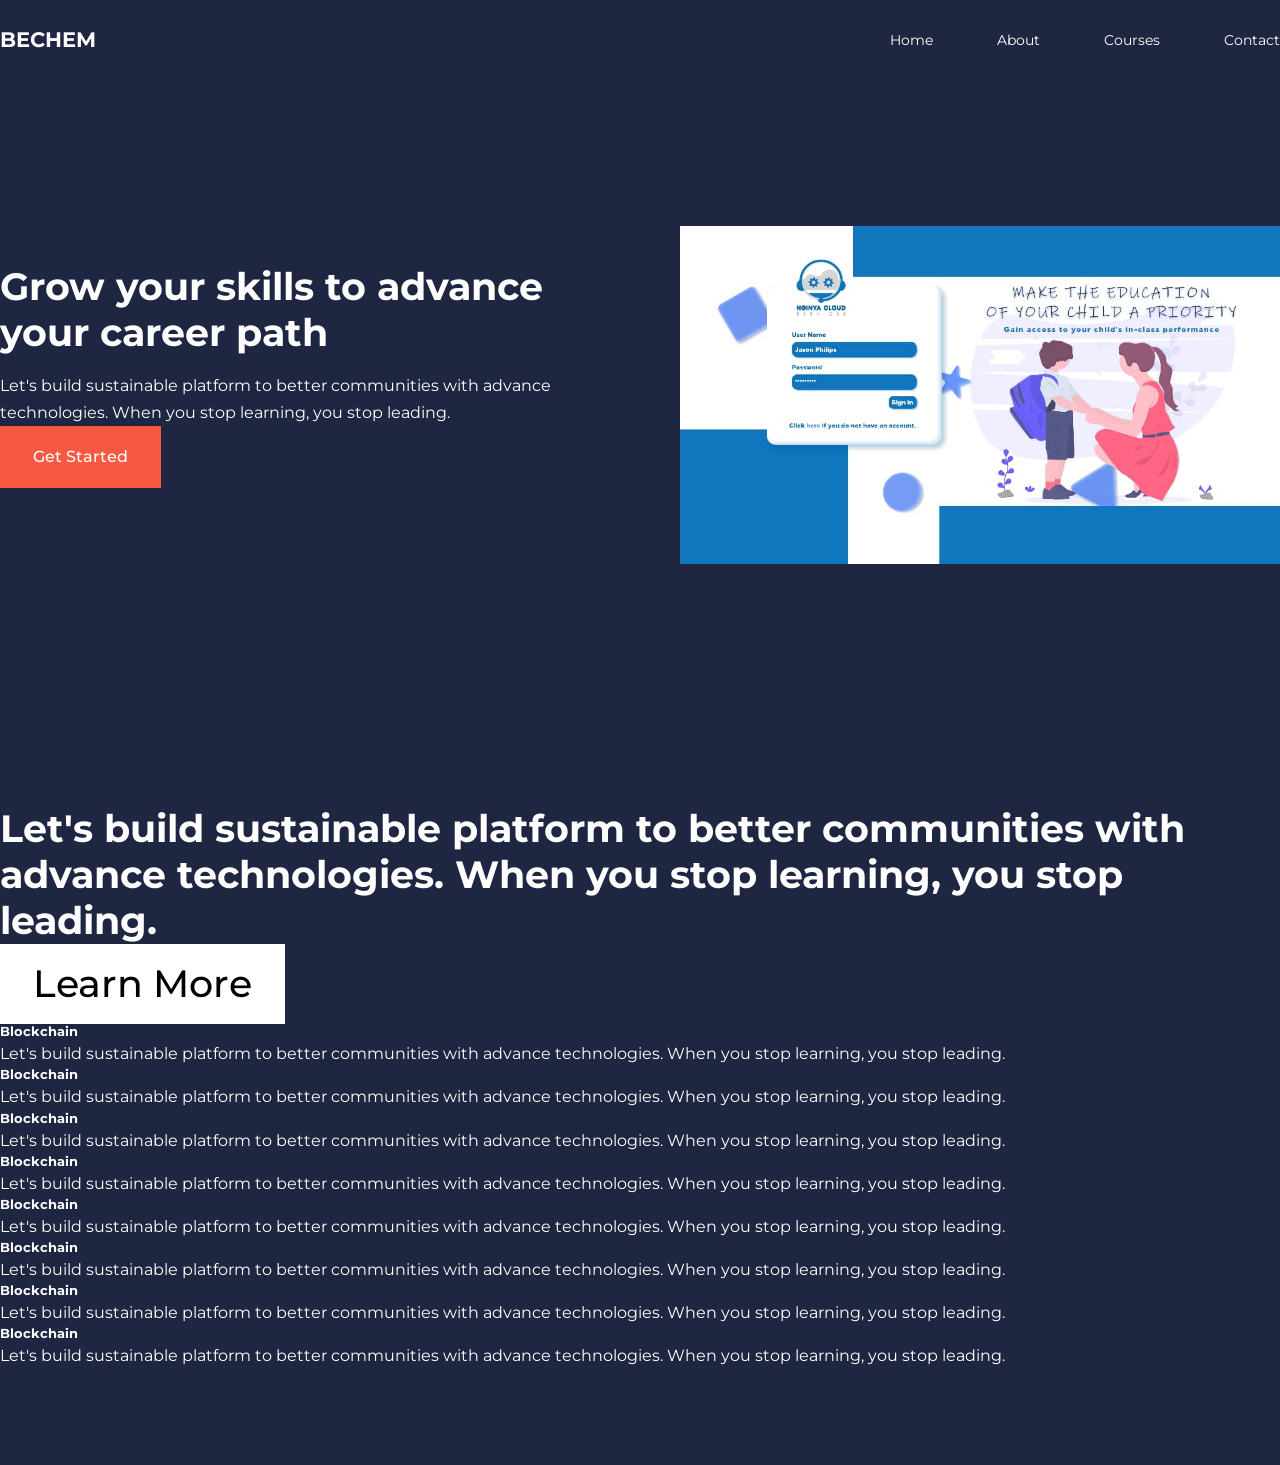
==== E-Learners/index.html @ 92517355 "navbar complated" ====
<!DOCTYPE html>
<html lang="en">

<head>
    <meta charset="UTF-8" />
    <meta http-equiv="X-UA-Compatible" content="IE=edge" />
    <meta name="viewport" content="width=device-width, initial-scale=1.0" />
    <title>E-LEARNING SYSTEM</title>
    <link rel="stylesheet" href="./css/style.css" />
    <!-- ICONSCOUT CDN -->
    <link rel="stylesheet" href="https://unicons.iconscout.com/release/v2.1.6/css/unicons.css" />

    <!-- GOOGLE FONT (MONTSERR) -->
    <link rel="preconnect" href="https://fonts.googleapis.com" />
    <link rel="preconnect" href="https://fonts.gstatic.com" crossorigin />
    <link href="https://fonts.googleapis.com/css2?family=Montserrat:ital,wght@0,300;0,400;0,500;0,600;0,700;0,800;0,900;1,700;1,800;1,900&family=Mulish:wght@400;500;600;700;800&family=Nunito:ital,wght@0,200;0,300;0,400;0,500;0,600;0,700;0,800;1,200;1,300;1,600;1,800;1,900&display=swap"
        rel="stylesheet" />
</head>

<body>
    <nav>
        <div class="container nav__container">
            <a href="index.html">
                <h4>BECHEM</h4>
            </a>
            <ul class="nav__menu">
                <li><a href="index.html">Home</a></li>
                <li><a href="about.html">About</a></li>
                <li><a href="courses.html">Courses</a></li>
                <li><a href="contact.html">Contact</a></li>
            </ul>
            <button id="open-menu-btn"><i class="uil uil-bars"></i></button>
            <button id="close-menu-btn"><i class="uil uil-multiply"></i></button>
        </div>
    </nav>
    <!-- ================ END OF NAVBAR ========================== -->

    <header>
        <div class="container header__container">
            <div class="header__left">
                <h1>Grow your skills to advance your career path</h1>
                <p>
                    Let's build sustainable platform to better communities with advance technologies. When you stop learning, you stop leading.
                    <a href="courses.html" class="btn btn-primary">Get Started</a>
                </p>
            </div>
            <div class="header__right">
                <div class="header__right-image">
                    <img src="./images/home.jpg" alt="" />
                </div>
            </div>
        </div>
    </header>
    <!-- ================= END OF HEADER =================== -->

    <section class="categories">
        <div class="container categories__container">
            <div class="categories__left">
                <h1>
                    <p>
                        Let's build sustainable platform to better communities with advance technologies. When you stop learning, you stop leading.
                    </p>
                    <a href="#" class="btn">Learn More</a>
                </h1>
            </div>

            <div class="categories__right">
                <article class="category">
                    <span class="category__icon"><i class="uil uil-bitcoin-circle"></i
            ></span>
                    <h5>Blockchain</h5>
                    <p>
                        Let's build sustainable platform to better communities with advance technologies. When you stop learning, you stop leading.
                    </p>
                </article>
                <article class="category">
                    <span class="category__icon"><i class="uil uil-bitcoin-palette"></i
            ></span>
                    <h5>Blockchain</h5>
                    <p>
                        Let's build sustainable platform to better communities with advance technologies. When you stop learning, you stop leading.
                    </p>
                </article>
                <article class="category">
                    <span class="category__icon"><i class="uil uil-bitcoin-circle"></i
            ></span>
                    <h5>Blockchain</h5>
                    <p>
                        Let's build sustainable platform to better communities with advance technologies. When you stop learning, you stop leading.
                    </p>
                </article>
                <article class="category">
                    <span class="category__icon"><i class="uil uil-bitcoin-circle"></i
            ></span>
                    <h5>Blockchain</h5>
                    <p>
                        Let's build sustainable platform to better communities with advance technologies. When you stop learning, you stop leading.
                    </p>
                </article>
                <article class="category">
                    <span class="category__icon"><i class="uil uil-bitcoin-circle"></i
            ></span>
                    <h5>Blockchain</h5>
                    <p>
                        Let's build sustainable platform to better communities with advance technologies. When you stop learning, you stop leading.
                    </p>
                </article>
                <article class="category">
                    <span class="category__icon"><i class="uil uil-megaphone"></i
            ></span>
                    <h5>Blockchain</h5>
                    <p>
                        Let's build sustainable platform to better communities with advance technologies. When you stop learning, you stop leading.
                    </p>
                </article>
                <article class="category">
                    <span class="category__icon"><i class="uil uil-music"></i></span>
                    <h5>Blockchain</h5>
                    <p>
                        Let's build sustainable platform to better communities with advance technologies. When you stop learning, you stop leading.
                    </p>
                </article>
                <article class="category">
                    <span class="category__icon"><i class="uil uil-puzzle-piece"></i
            ></span>
                    <h5>Blockchain</h5>
                    <p>
                        Let's build sustainable platform to better communities with advance technologies. When you stop learning, you stop leading.
                    </p>
                </article>
            </div>
        </div>
    </section>
</body>

</html>
---- E-Learners/css/style.css ----
* {
    margin: 0;
    padding: 0;
    border: 0;
    outline: 0;
    text-decoration: none;
    list-style: none;
    box-sizing: border-box;
}

:root {
    --color-primary: #6c63ff;
    --color-success: #00bf8e;
    --color-warning: #f7c94b;
    --color-danger: #f75842;
    --color-danger-variant: rgba(247, 88, 66, 0.4);
    --color-white: #fff;
    --color-black: #000;
    --color-bg: #1f2641;
    --color-bg1: #2e3267;
    --color-bg2: #424890;
    --container-width-1g: 80%;
    --container-width-md: 90%;
    --container-width-sm: 76%;
    --transition: all 400ms ease;
}

body {
    font-family: "Montserrat", sans-serif;
    line-height: 1.7;
    color: var(--color-white);
    background: var(--color-bg);
}

.container {
    width: var(--container-width-lg);
    margin: 0 auto;
}

section {
    padding: 6rem 0;
}

section h2 {
    text-align: center;
    margin-bottom: 4rem;
}

h1,
h2,
h3,
h4,
h5 {
    line-height: 1.2;
}

h1 {
    font-size: 2.4rem;
}

h2 {
    font-size: 2rem;
}

h3 {
    font-size: 1.6rem;
}

h4 {
    font-size: 1.3rem;
}

a {
    color: var(--color-white);
}

img {
    width: 100%;
    display: block;
    object-fit: cover;
}

.btn {
    display: inline-block;
    background: var(--color-white);
    color: var(--color-black);
    padding: 1rem 2rem;
    border: 1px solid transparent;
    font-weight: 500;
    transition: var(--transition);
}

.btn:hover {
    background: transparent;
    color: var(--color-white);
    border-color: var(--color-white);
}

.btn-primary {
    background: var(--color-danger);
    color: var(--color-white);
}


/* =====================NAVBAR =============== */

nav {
    background-color: transparent;
    width: 100%;
    height: 5rem;
    position: fixed;
    top: 0;
    z-index: 11;
}

.nav__container {
    height: 100%;
    display: flex;
    justify-content: space-between;
    align-items: center;
}

nav button {
    display: none;
}

.nav__menu {
    display: flex;
    align-items: center;
    gap: 4rem;
}

.nav__menu a {
    font-size: 0.9rem;
    transition: var(--transition);
}

.nav__menu a:hover {
    color: var(--color-bg2);
}


/*-- ================ HEADER ========================== */

header {
    position: relative;
    top: 5rem;
    overflow: hidden;
    height: 70vh;
    margin-bottom: 5rem;
}

.header__container {
    display: grid;
    grid-template-columns: 1fr 1fr;
    align-items: center;
    gap: 5rem;
    height: 100%;
}

.header__left p {
    margin: 1rem 0 2.4rem;
}
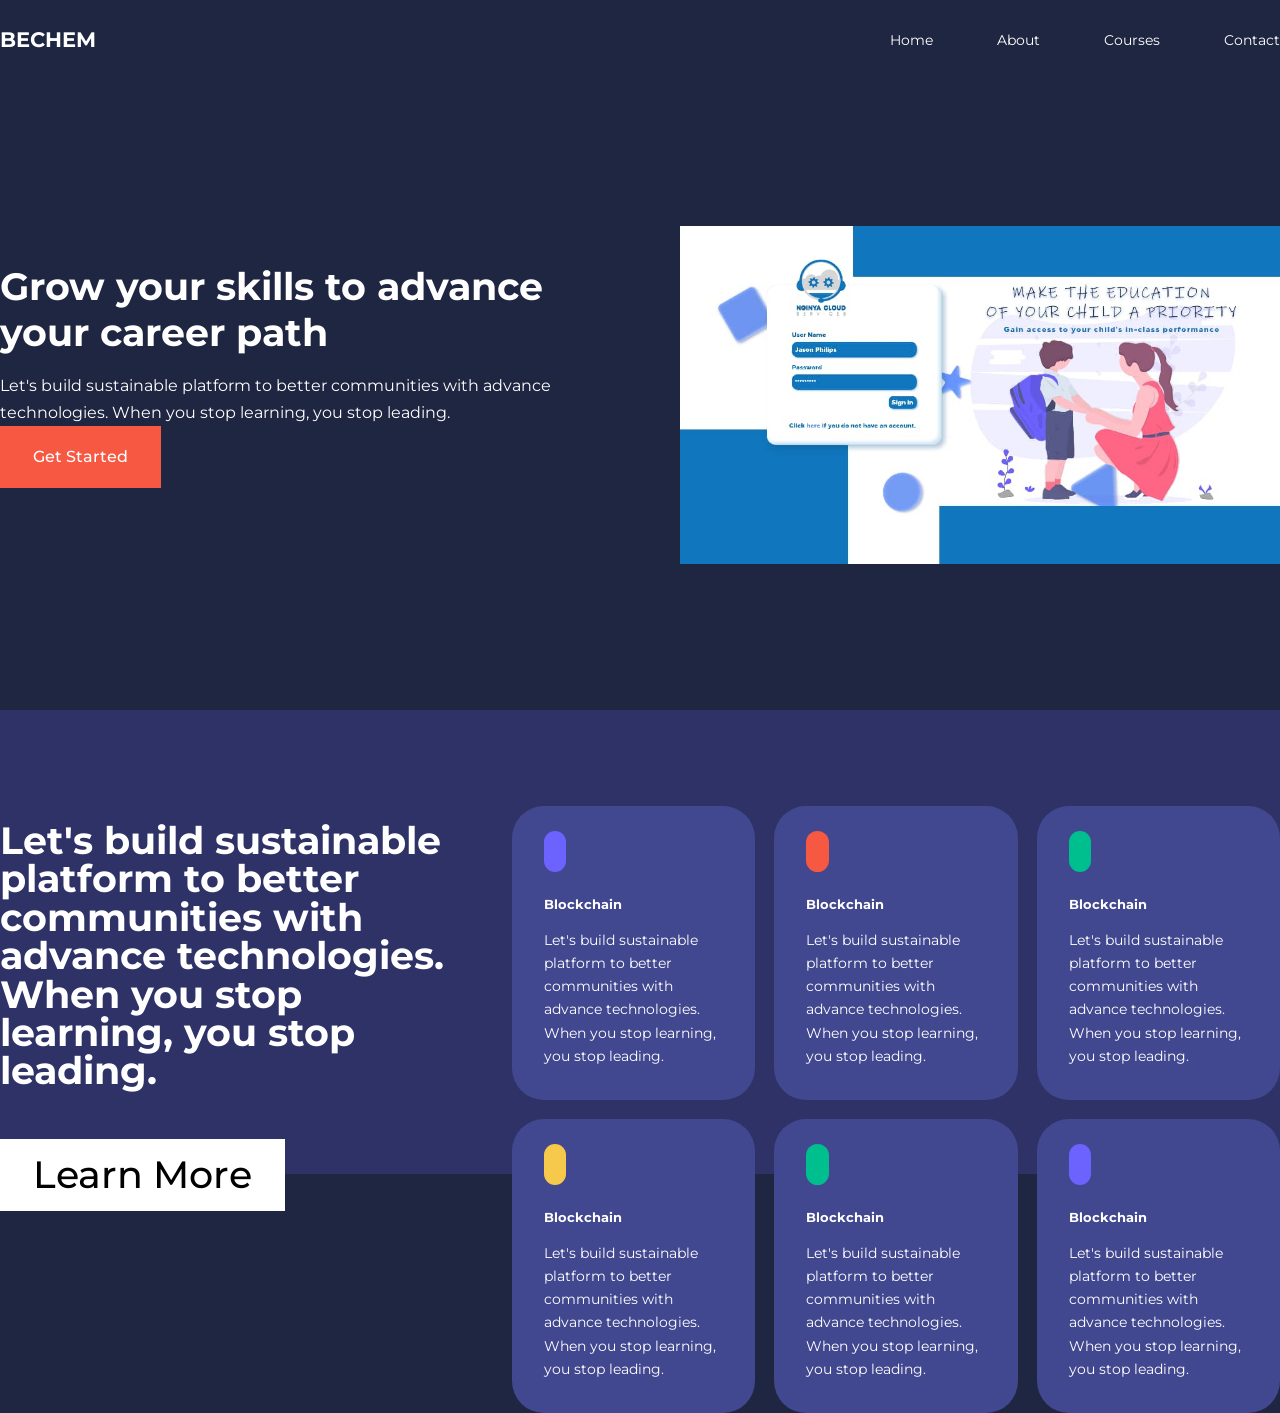
==== commit a31159ef: "adding javascript dynamics in home page" ====
--- a/E-Learners/index.html
+++ b/E-Learners/index.html
@@ -73,22 +73,7 @@
                         Let's build sustainable platform to better communities with advance technologies. When you stop learning, you stop leading.
                     </p>
                 </article>
-                <article class="category">
-                    <span class="category__icon"><i class="uil uil-bitcoin-palette"></i
-            ></span>
-                    <h5>Blockchain</h5>
-                    <p>
-                        Let's build sustainable platform to better communities with advance technologies. When you stop learning, you stop leading.
-                    </p>
-                </article>
-                <article class="category">
-                    <span class="category__icon"><i class="uil uil-bitcoin-circle"></i
-            ></span>
-                    <h5>Blockchain</h5>
-                    <p>
-                        Let's build sustainable platform to better communities with advance technologies. When you stop learning, you stop leading.
-                    </p>
-                </article>
+
                 <article class="category">
                     <span class="category__icon"><i class="uil uil-bitcoin-circle"></i
             ></span>
@@ -131,6 +116,9 @@
             </div>
         </div>
     </section>
+    <!-- ================= END OF HEADER =================== -->
+
+    <script src="./main.js"></script>
 </body>
 
 </html>
--- a/E-Learners/css/style.css
+++ b/E-Learners/css/style.css
@@ -113,6 +113,14 @@
     z-index: 11;
 }
 
+
+/* change navbar style on scroll using javascript */
+
+.window-scroll {
+    background: var(--color-primary);
+    box-shadow: 0 1rem 2rem rgba(0, 0, 0, 0.2);
+}
+
 .nav__container {
     height: 100%;
     display: flex;
@@ -160,4 +168,79 @@
 
 .header__left p {
     margin: 1rem 0 2.4rem;
+}
+
+
+/*-- ================ CATEGORIES ========================== */
+
+.categories {
+    background: var(--color-bg1);
+    height: 29rem;
+}
+
+.categories h1 {
+    line-height: 1;
+    margin-bottom: 3rem;
+}
+
+.categories__container {
+    display: grid;
+    grid-template-columns: 40% 60%;
+    /* gap: 4rem; */
+}
+
+.categories__left {
+    margin-right: 4rem;
+}
+
+.categories__left p {
+    margin: 1rem 0 3rem;
+}
+
+.categories__right {
+    display: grid;
+    grid-template-columns: repeat(3, 1fr);
+    gap: 1.2rem;
+}
+
+.category {
+    background: var(--color-bg2);
+    padding: 2rem;
+    border-radius: 2rem;
+    transition: var(--transition);
+}
+
+.category:hover {
+    box-shadow: 0 3rem 3rem rgba(0, 0, 0, 0.3);
+    z-index: 1;
+}
+
+.category:nth-child(2) .category__icon {
+    background: var(--color-danger);
+}
+
+.category:nth-child(3) .category__icon {
+    background: var(--color-success);
+}
+
+.category:nth-child(4) .category__icon {
+    background: var(--color-warning);
+}
+
+.category:nth-child(5) .category__icon {
+    background: var(--color-success);
+}
+
+.category__icon {
+    background: var(--color-primary);
+    padding: 0.7rem;
+    border-radius: 0.9rem;
+}
+
+.category h5 {
+    margin: 2rem 0 1rem;
+}
+
+.category p {
+    font-size: 0.85rem;
 }
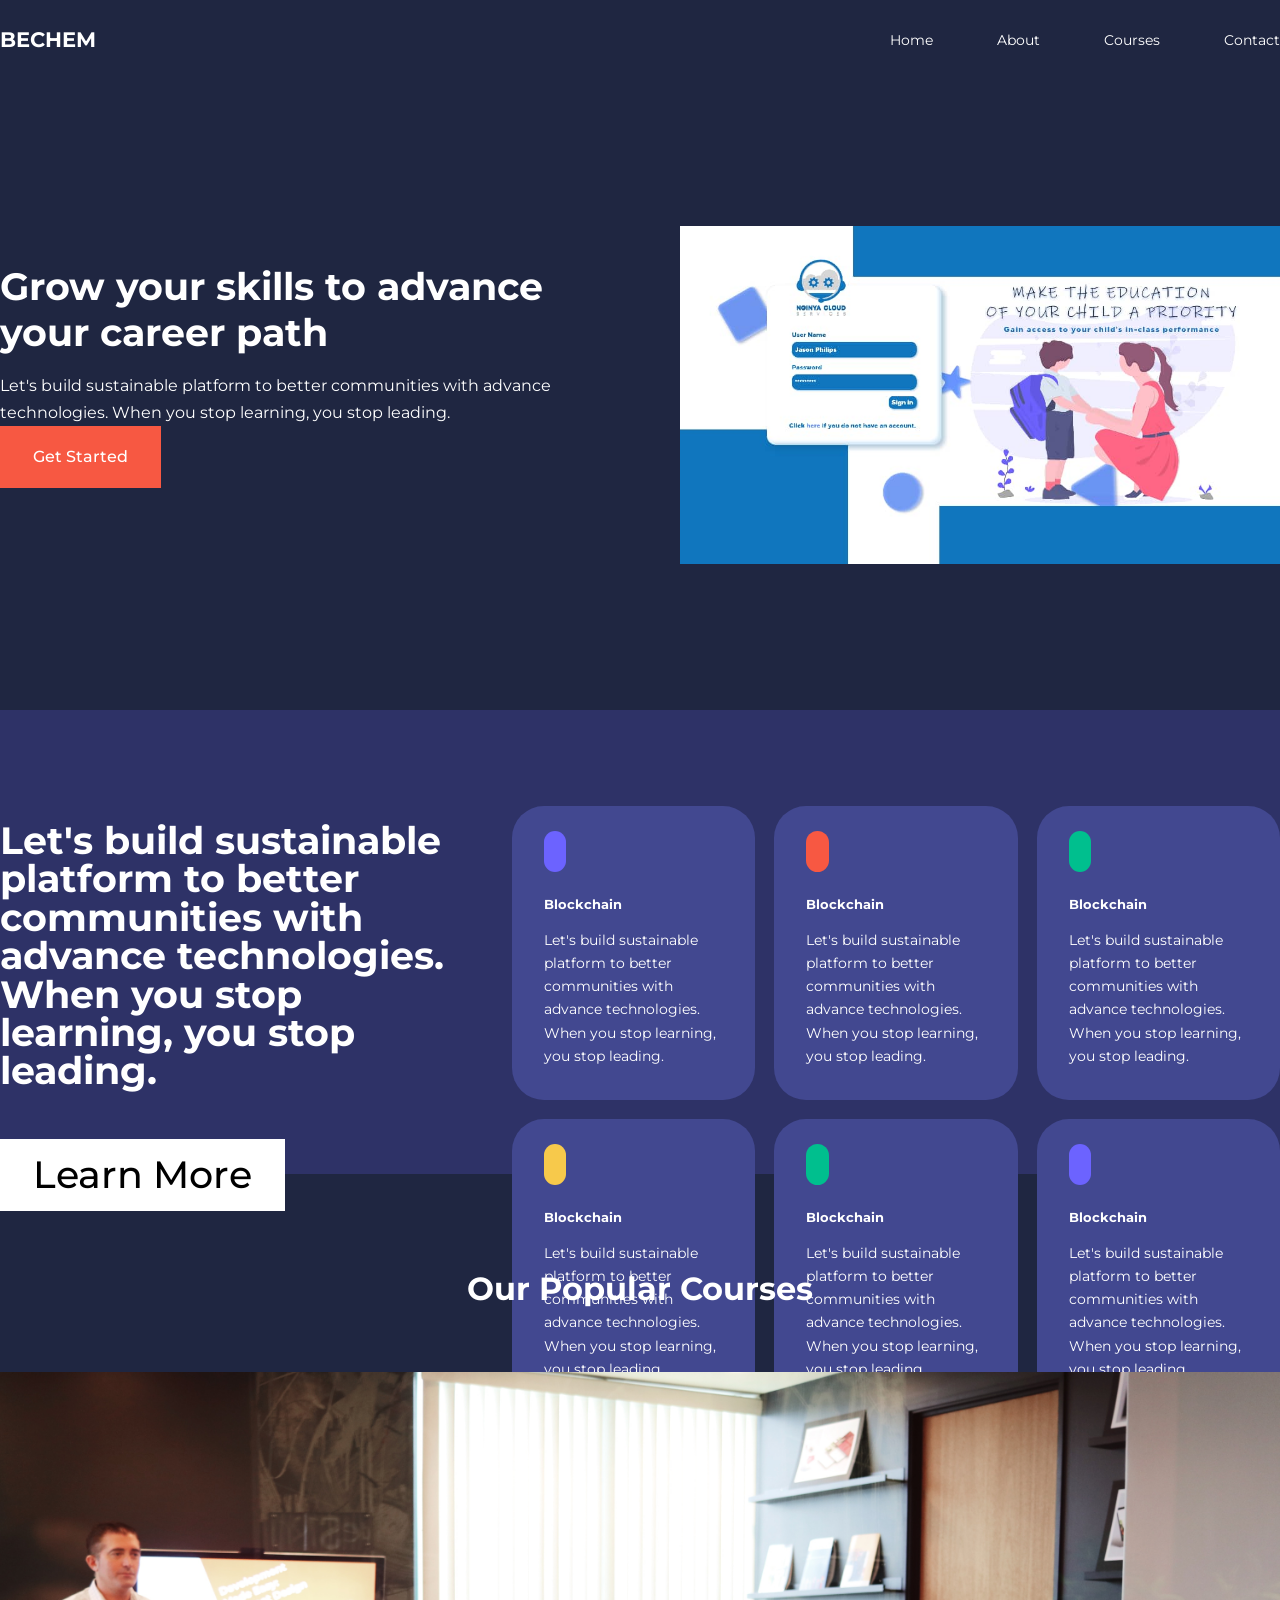
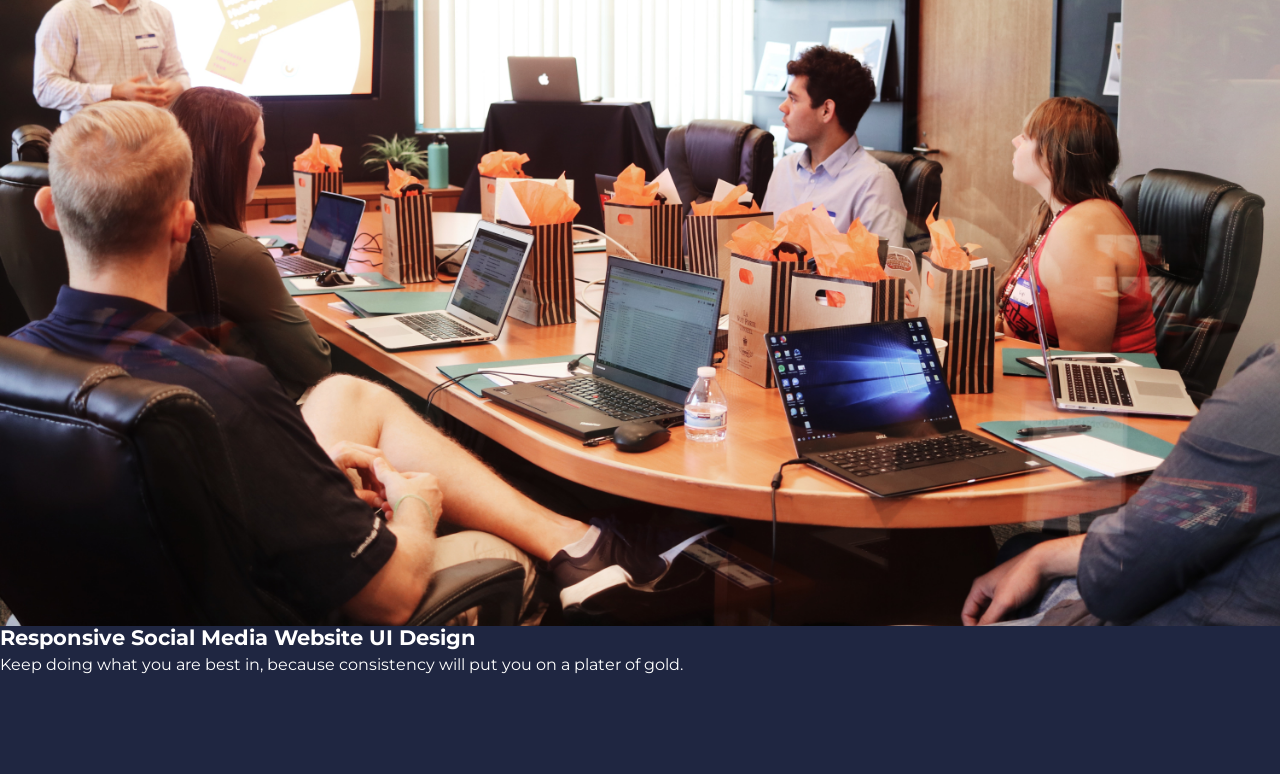
==== commit 41b61e36: "working on courses section" ====
--- a/E-Learners/index.html
+++ b/E-Learners/index.html
@@ -118,6 +118,21 @@
     </section>
     <!-- ================= END OF HEADER =================== -->
 
+    <section class="courses">
+        <h2>Our Popular Courses</h2>
+        <div class="container courses__container">
+            <article class="course">
+                <div class="course__image">
+                    <img src="./images/course1.jpg" />
+                </div>
+                <h4>Responsive Social Media Website UI Design</h4>
+                <p>
+                    Keep doing what you are best in, because consistency will put you on a plater of gold.
+                </p>
+            </article>
+        </div>
+    </section>
+
     <script src="./main.js"></script>
 </body>
 
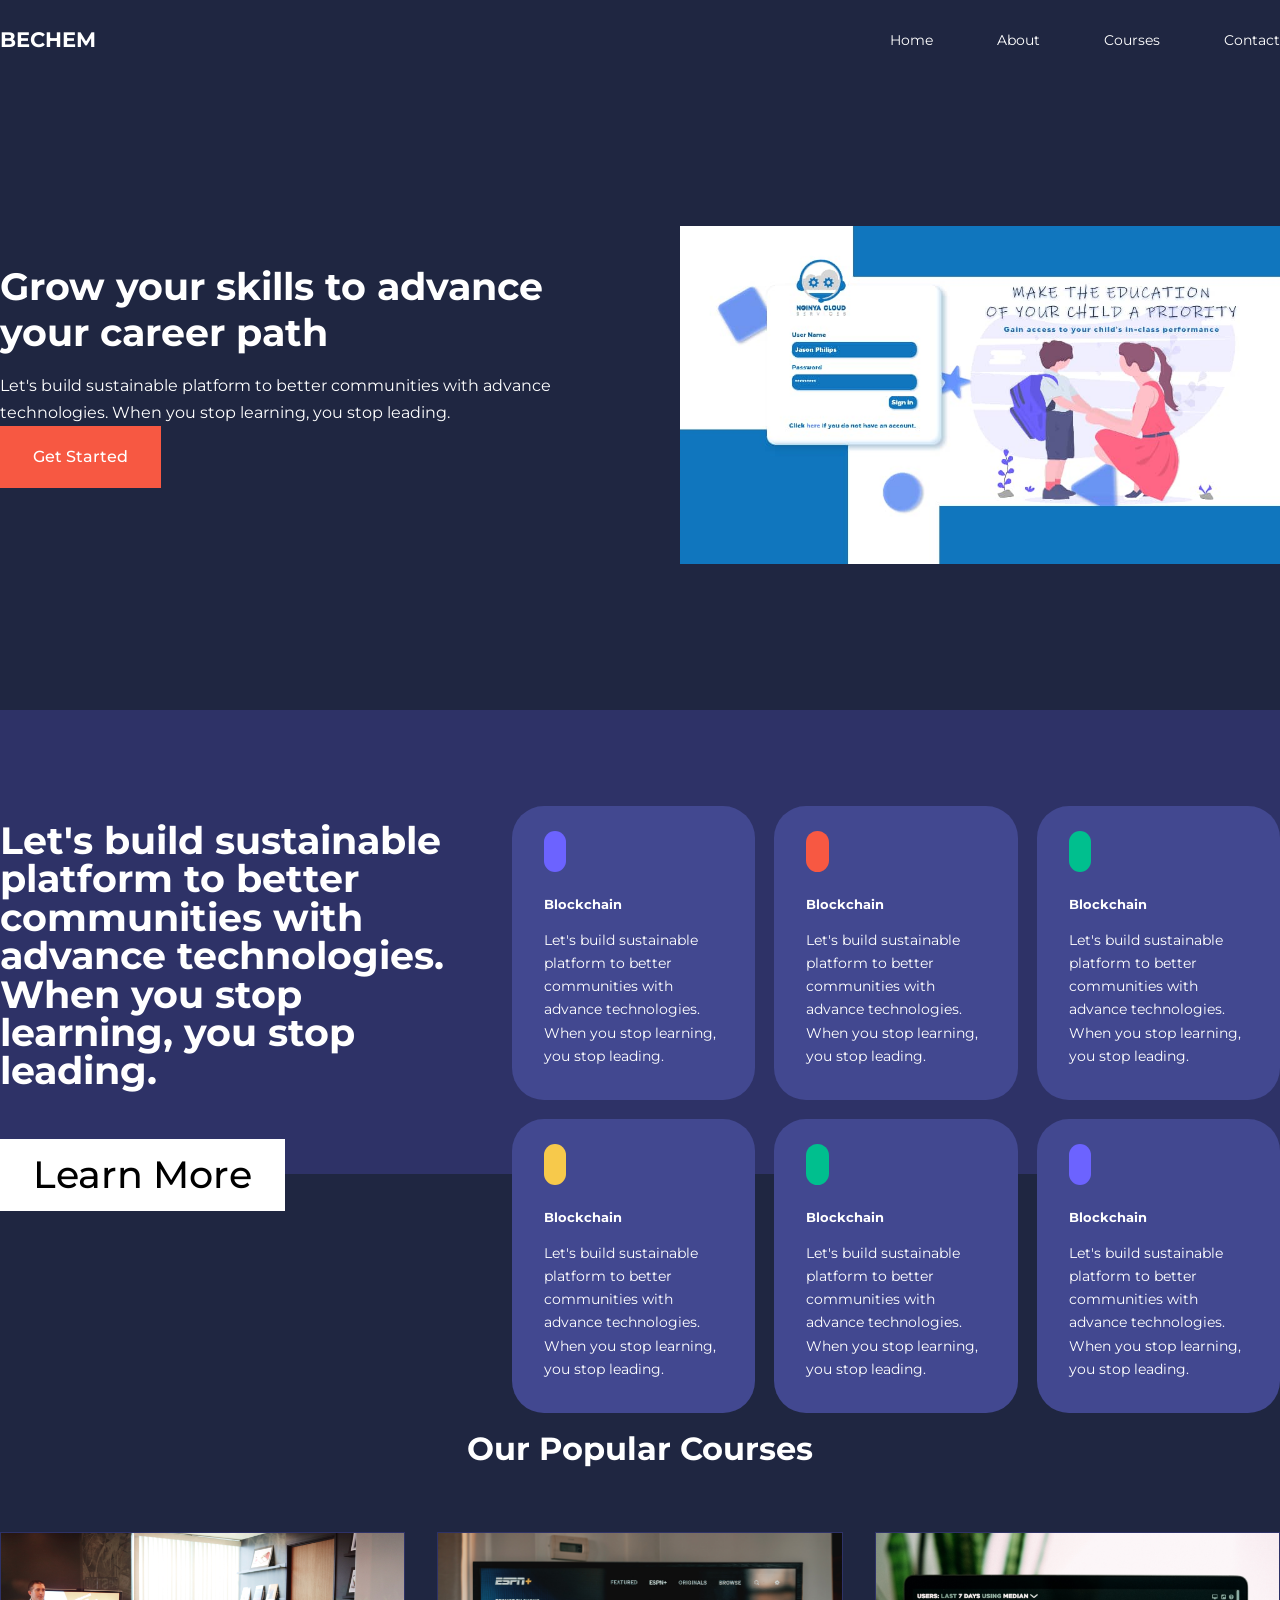
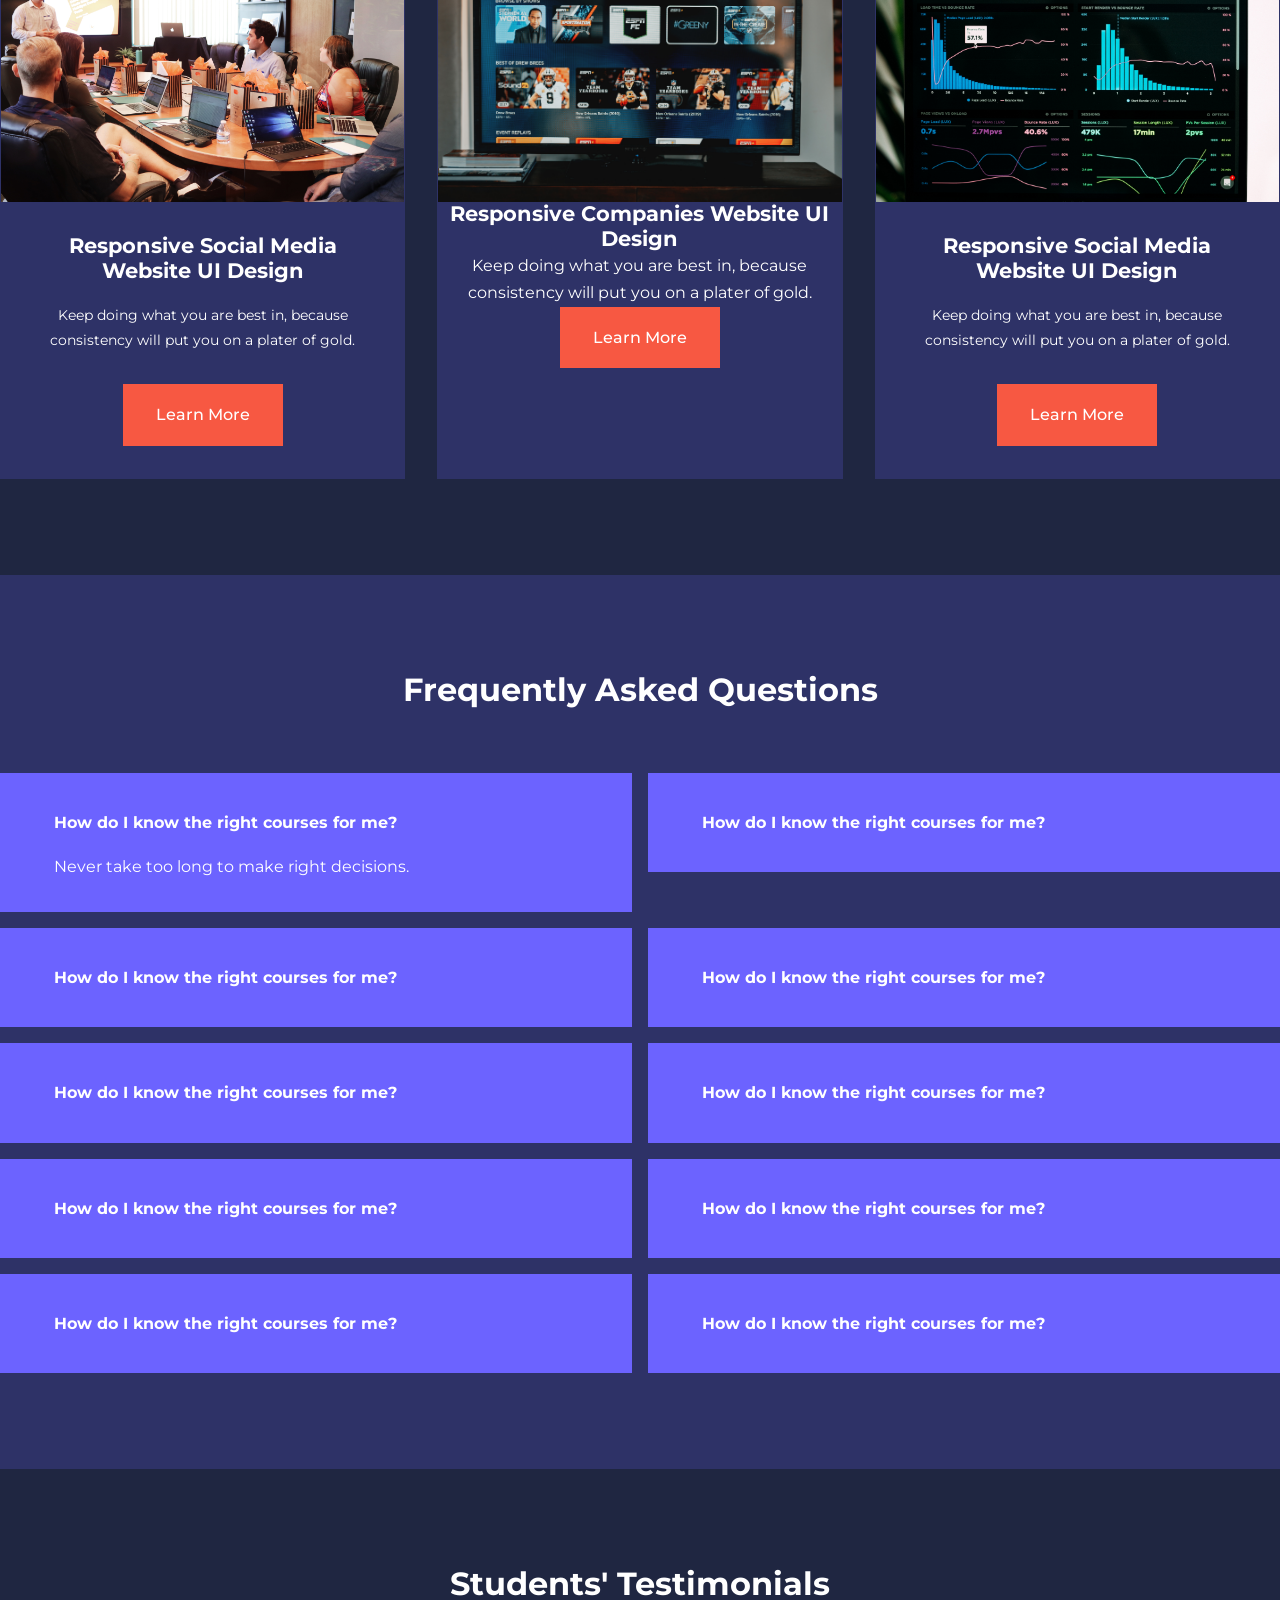
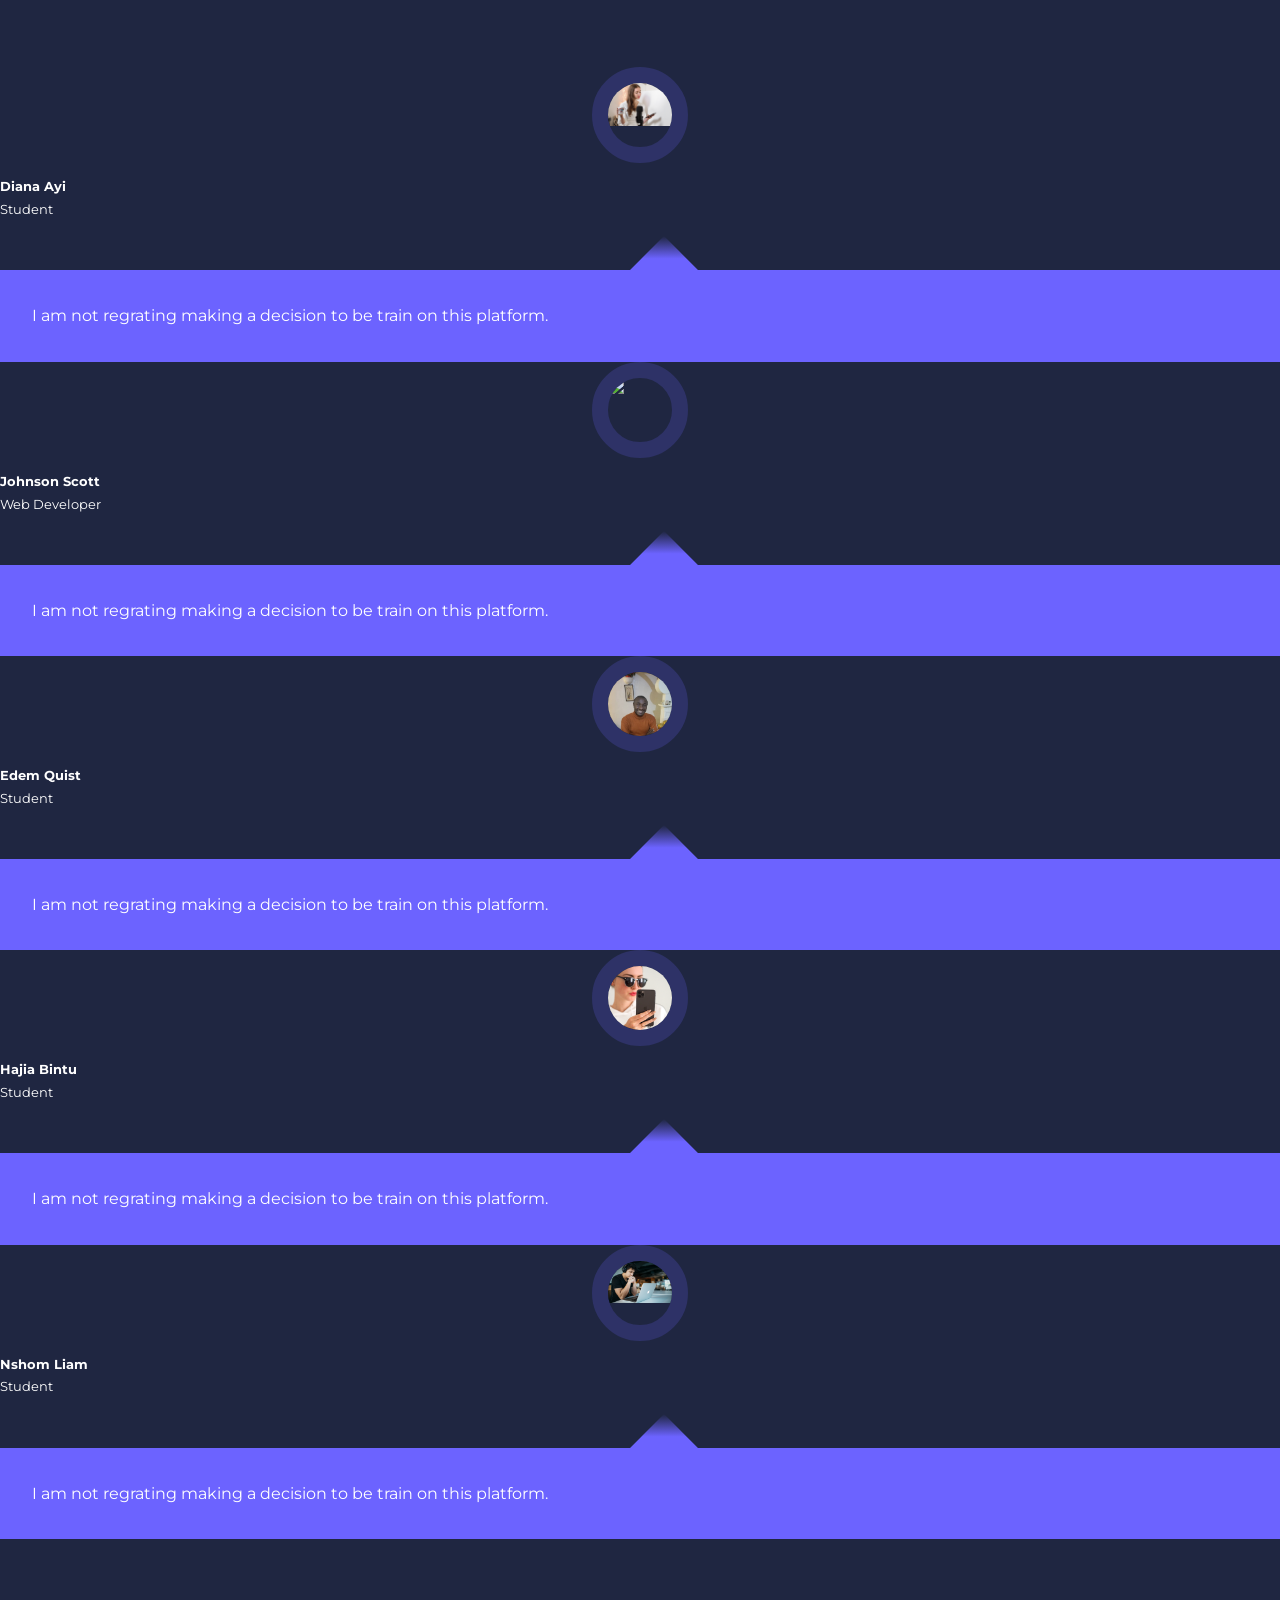
==== commit 86c79c4f: "course and testimonial section complated" ====
--- a/E-Learners/index.html
+++ b/E-Learners/index.html
@@ -125,10 +125,191 @@
                 <div class="course__image">
                     <img src="./images/course1.jpg" />
                 </div>
-                <h4>Responsive Social Media Website UI Design</h4>
-                <p>
-                    Keep doing what you are best in, because consistency will put you on a plater of gold.
-                </p>
+                <div class="course__info">
+                    <h4>Responsive Social Media Website UI Design</h4>
+                    <p>
+                        Keep doing what you are best in, because consistency will put you on a plater of gold.
+                    </p>
+                    <a href="course.html" class="btn btn-primary">Learn More</a>
+                </div>
+            </article>
+            <article class="course">
+                <div class="course__image">
+                    <img src="./images/course2.jpg" />
+                </div>
+                <div class="course__Info">
+                    <h4>Responsive Companies Website UI Design</h4>
+                    <p>
+                        Keep doing what you are best in, because consistency will put you on a plater of gold.
+                    </p>
+                    <a href="course.html" class="btn btn-primary">Learn More</a>
+                </div>
+            </article>
+            <article class="course">
+                <div class="course__image">
+                    <img src="./images/course3.jpg" />
+                </div>
+                <div class="course__info">
+                    <h4>Responsive Social Media Website UI Design</h4>
+                    <p>
+                        Keep doing what you are best in, because consistency will put you on a plater of gold.
+                    </p>
+                    <a href="course.html" class="btn btn-primary">Learn More</a>
+                </div>
+            </article>
+        </div>
+    </section>
+    <!-- ================= END OF COURSES =================== -->
+
+    <section class="faqs">
+        <h2>Frequently Asked Questions</h2>
+        <div class="container faqs__container">
+            <article class="faq open">
+                <div class="faq__icon"><i class="uil uil-plus"></i></div>
+                <div class="question__answer">
+                    <h4>How do I know the right courses for me?</h4>
+                    <p>Never take too long to make right decisions.</p>
+                </div>
+            </article>
+            <article class="faq">
+                <div class="faq__icon"><i class="uil uil-plus"></i></div>
+                <div class="question__answer">
+                    <h4>How do I know the right courses for me?</h4>
+                    <p>Never take too long to make right decisions.</p>
+                </div>
+            </article>
+            <article class="faq">
+                <div class="faq__icon"><i class="uil uil-plus"></i></div>
+                <div class="question__answer">
+                    <h4>How do I know the right courses for me?</h4>
+                    <p>Never take too long to make right decisions.</p>
+                </div>
+            </article>
+            <article class="faq">
+                <div class="faq__icon"><i class="uil uil-plus"></i></div>
+                <div class="question__answer">
+                    <h4>How do I know the right courses for me?</h4>
+                    <p>Never take too long to make right decisions.</p>
+                </div>
+            </article>
+            <article class="faq">
+                <div class="faq__icon"><i class="uil uil-plus"></i></div>
+                <div class="question__answer">
+                    <h4>How do I know the right courses for me?</h4>
+                    <p>Never take too long to make right decisions.</p>
+                </div>
+            </article>
+            <article class="faq">
+                <div class="faq__icon"><i class="uil uil-plus"></i></div>
+                <div class="question__answer">
+                    <h4>How do I know the right courses for me?</h4>
+                    <p>Never take too long to make right decisions.</p>
+                </div>
+            </article>
+            <article class="faq">
+                <div class="faq__icon"><i class="uil uil-plus"></i></div>
+                <div class="question__answer">
+                    <h4>How do I know the right courses for me?</h4>
+                    <p>Never take too long to make right decisions.</p>
+                </div>
+            </article>
+            <article class="faq">
+                <div class="faq__icon"><i class="uil uil-plus"></i></div>
+                <div class="question__answer">
+                    <h4>How do I know the right courses for me?</h4>
+                    <p>Never take too long to make right decisions.</p>
+                </div>
+            </article>
+            <article class="faq">
+                <div class="faq__icon"><i class="uil uil-plus"></i></div>
+                <div class="question__answer">
+                    <h4>How do I know the right courses for me?</h4>
+                    <p>Never take too long to make right decisions.</p>
+                </div>
+            </article>
+            <article class="faq">
+                <div class="faq__icon"><i class="uil uil-plus"></i></div>
+                <div class="question__answer">
+                    <h4>How do I know the right courses for me?</h4>
+                    <p>Never take too long to make right decisions.</p>
+                </div>
+            </article>
+        </div>
+    </section>
+    <!-- ================= END OF FAQs =================== -->
+
+    <section class="container testimonials__Container">
+        <h2>Students' Testimonials</h2>
+        <div>
+            <article class="testimonial">
+                <div class="avatar">
+                    <img src="./images/avatar1.jpg" />
+                </div>
+                <div class="testimonial__info">
+                    <h5>Diana Ayi</h5>
+                    <small>Student</small>
+                </div>
+                <div class="testimonial__body">
+                    <p>
+                        I am not regrating making a decision to be train on this platform.
+                    </p>
+                </div>
+            </article>
+            <article class="testimonial">
+                <div class="avatar">
+                    <img src="./images/avatar2.jpg" />
+                </div>
+                <div class="testimonial__info">
+                    <h5>Johnson Scott</h5>
+                    <small>Web Developer</small>
+                </div>
+                <div class="testimonial__body">
+                    <p>
+                        I am not regrating making a decision to be train on this platform.
+                    </p>
+                </div>
+            </article>
+            <article class="testimonial">
+                <div class="avatar">
+                    <img src="./images/avatar3.jpg" />
+                </div>
+                <div class="testimonial__info">
+                    <h5>Edem Quist</h5>
+                    <small>Student</small>
+                </div>
+                <div class="testimonial__body">
+                    <p>
+                        I am not regrating making a decision to be train on this platform.
+                    </p>
+                </div>
+            </article>
+            <article class="testimonial">
+                <div class="avatar">
+                    <img src="./images/avatar4.jpg" />
+                </div>
+                <div class="testimonial__info">
+                    <h5>Hajia Bintu</h5>
+                    <small>Student</small>
+                </div>
+                <div class="testimonial__body">
+                    <p>
+                        I am not regrating making a decision to be train on this platform.
+                    </p>
+                </div>
+            </article>
+            <article class="testimonial">
+                <div class="avatar">
+                    <img src="./images/avatar5.jpg" />
+                </div>
+                <div class="testimonial__info">
+                    <h5>Nshom Liam</h5>
+                    <small>Student</small>
+                </div>
+                <div class="testimonial__body">
+                    <p>
+                        I am not regrating making a decision to be train on this platform.
+                    </p>
+                </div>
             </article>
         </div>
     </section>
--- a/E-Learners/css/style.css
+++ b/E-Learners/css/style.css
@@ -243,4 +243,122 @@
 
 .category p {
     font-size: 0.85rem;
+}
+
+
+/*-- ================= POPULAR COURSES =================== --*/
+
+.courses {
+    margin-top: 10rem;
+}
+
+.courses__container {
+    display: grid;
+    grid-template-columns: repeat(3, 1fr);
+    gap: 2rem;
+}
+
+.course {
+    background: var(--color-bg1);
+    text-align: center;
+    border: 1px solid transparent;
+    transition: var(--transition);
+}
+
+.course:hover {
+    background: transparent;
+    border-color: var(--color-primary);
+}
+
+.course__info {
+    padding: 2rem;
+}
+
+.course__info p {
+    margin: 1.2rem 0 2rem;
+    font-size: 0.9rem;
+}
+
+
+/*!-- ================= FAQs =================== --*/
+
+.faqs {
+    background: var(--color-bg1);
+    box-shadow: insert 0 0 3rem rgba(0, 0, 0, 0.5);
+}
+
+.faqs__container {
+    display: grid;
+    grid-template-columns: 1fr 1fr;
+    gap: 1rem;
+}
+
+.faq {
+    padding: 2rem;
+    display: flex;
+    align-items: center;
+    gap: 1.4rem;
+    height: fit-content;
+    background: var(--color-primary);
+    cursor: pointer;
+}
+
+.faq h4 {
+    font-size: 1rem;
+    line-height: 2.2;
+}
+
+.faq__icon {
+    align-items: flex-start;
+    font-size: 1.2rem;
+}
+
+.faq p {
+    margin-top: 0.8rem;
+    display: none;
+}
+
+.faq.open p {
+    display: block;
+}
+
+
+/*!-- ================= TESTIMONIALS =================== --*/
+
+.testimonials__container {
+    overflow-x: hidden;
+    position: relative;
+    margin-bottom: 5rem;
+}
+
+.testimonials {
+    padding-top: 2rem;
+}
+
+.avatar {
+    width: 6rem;
+    height: 6rem;
+    border-radius: 50%;
+    overflow: hidden;
+    margin: 0 auto 1rem;
+    border: 1rem solid var(--color-bg1);
+}
+
+.testimonial__body {
+    background: var(--color-primary);
+    padding: 2rem;
+    margin-top: 3rem;
+    position: relative;
+}
+
+.testimonial__body::before {
+    content: "";
+    display: block;
+    background: linear-gradient( 135deg, transparent, var(--color-primary), var(--color-primary), var(--color-primary));
+    width: 3rem;
+    height: 3rem;
+    position: absolute;
+    left: 50%;
+    top: -1.5rem;
+    transform: rotate(45deg);
 }
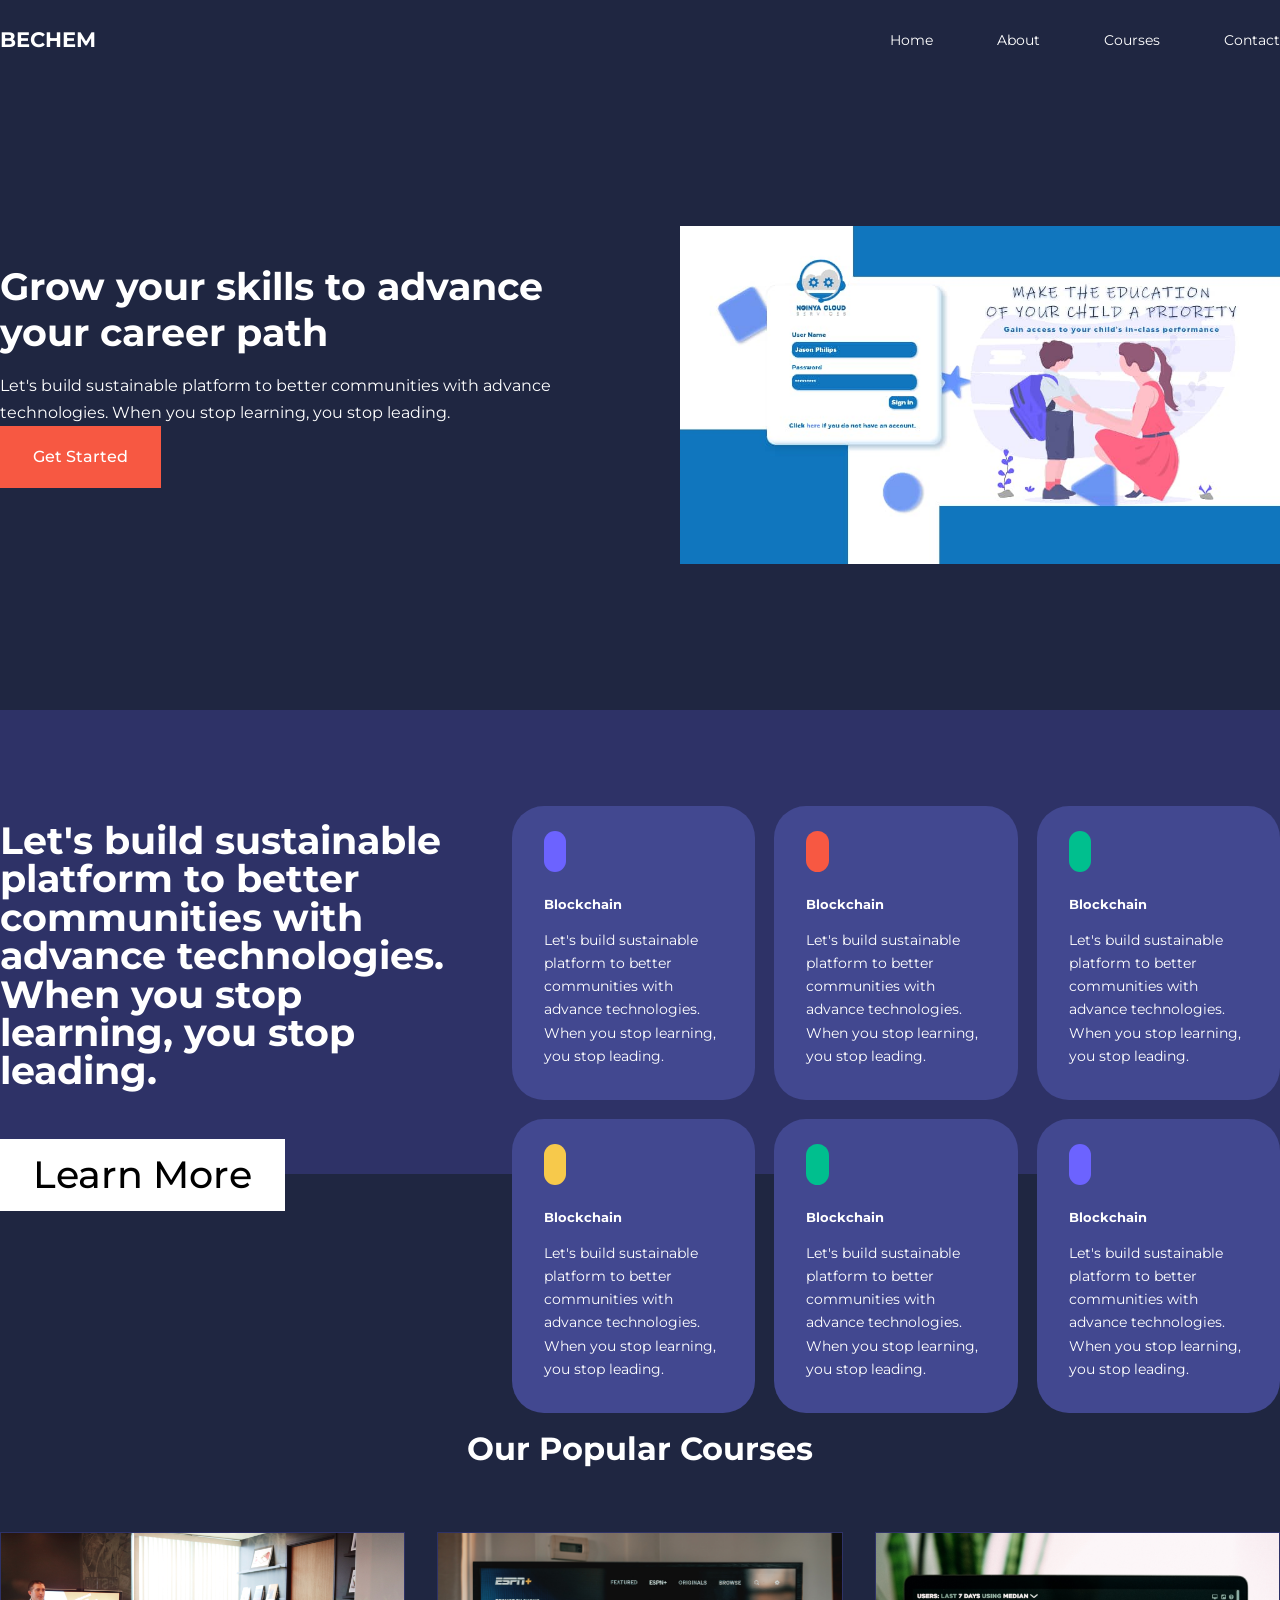
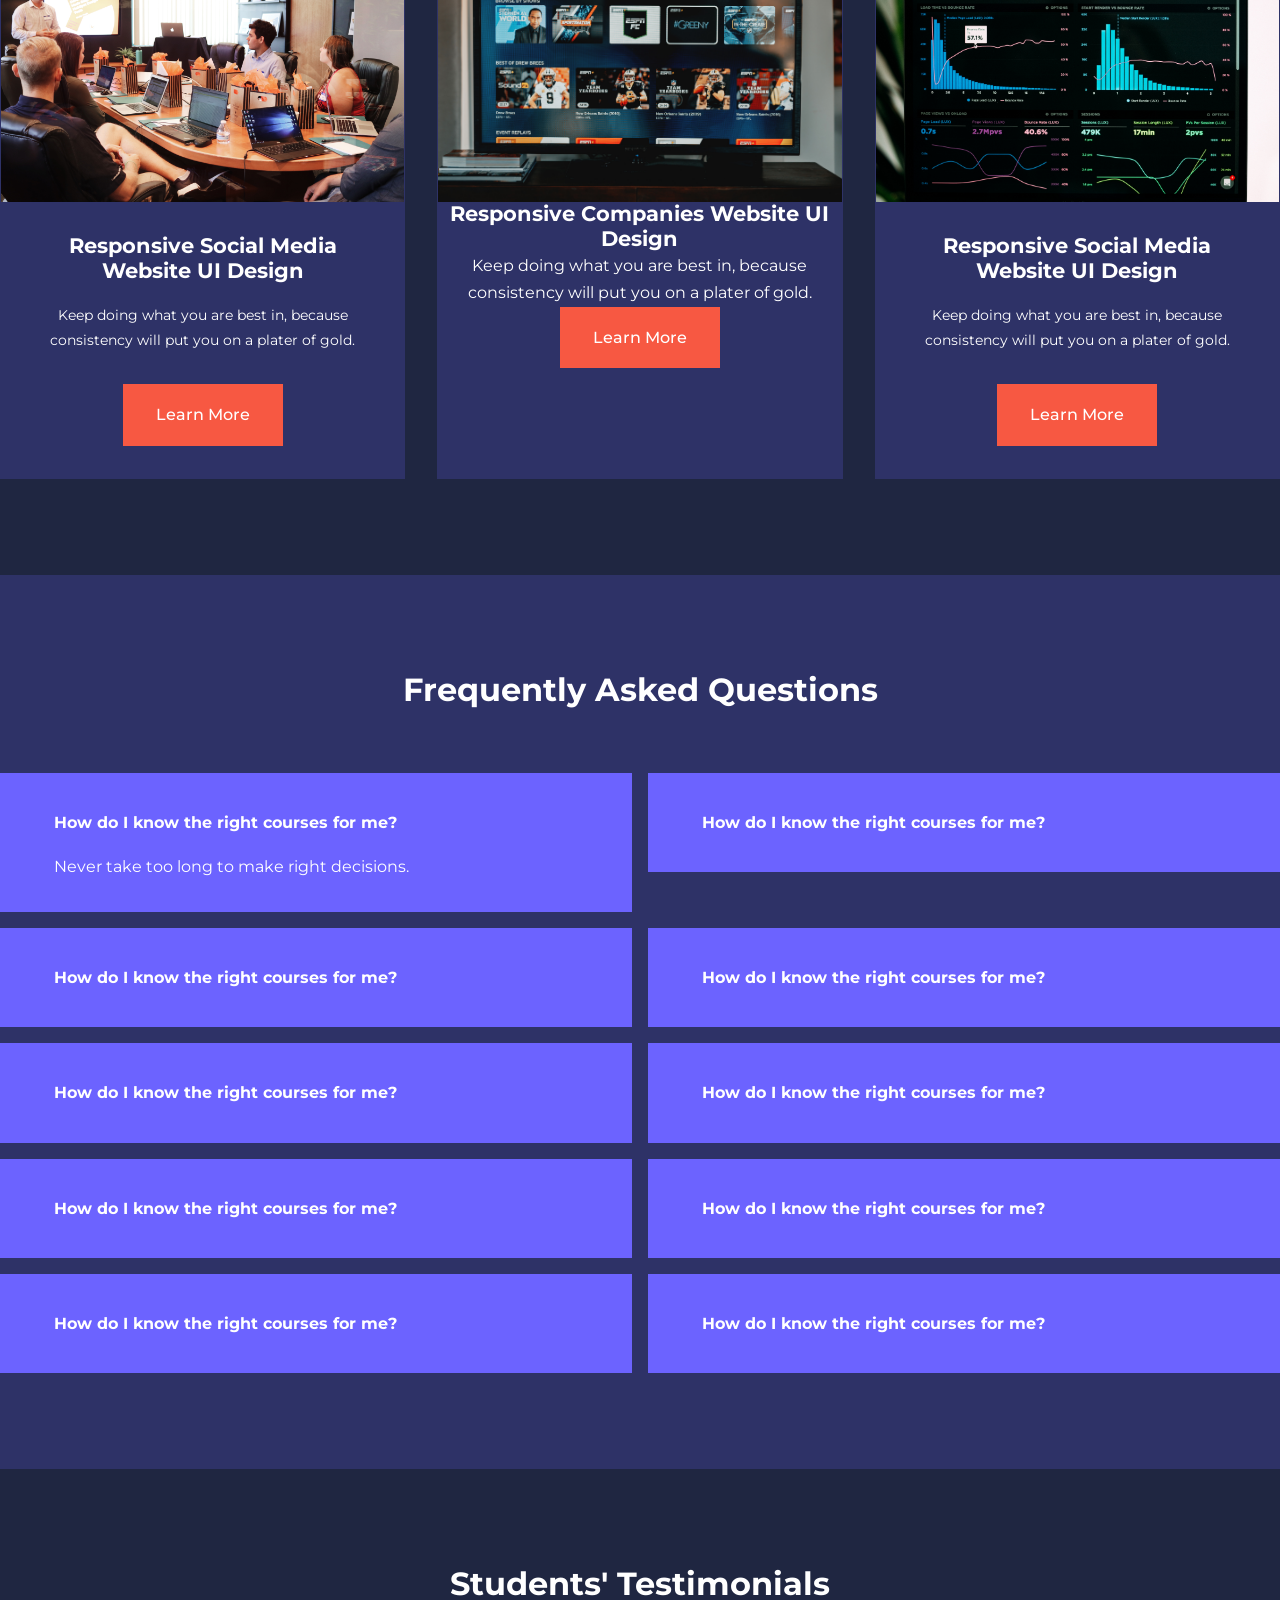
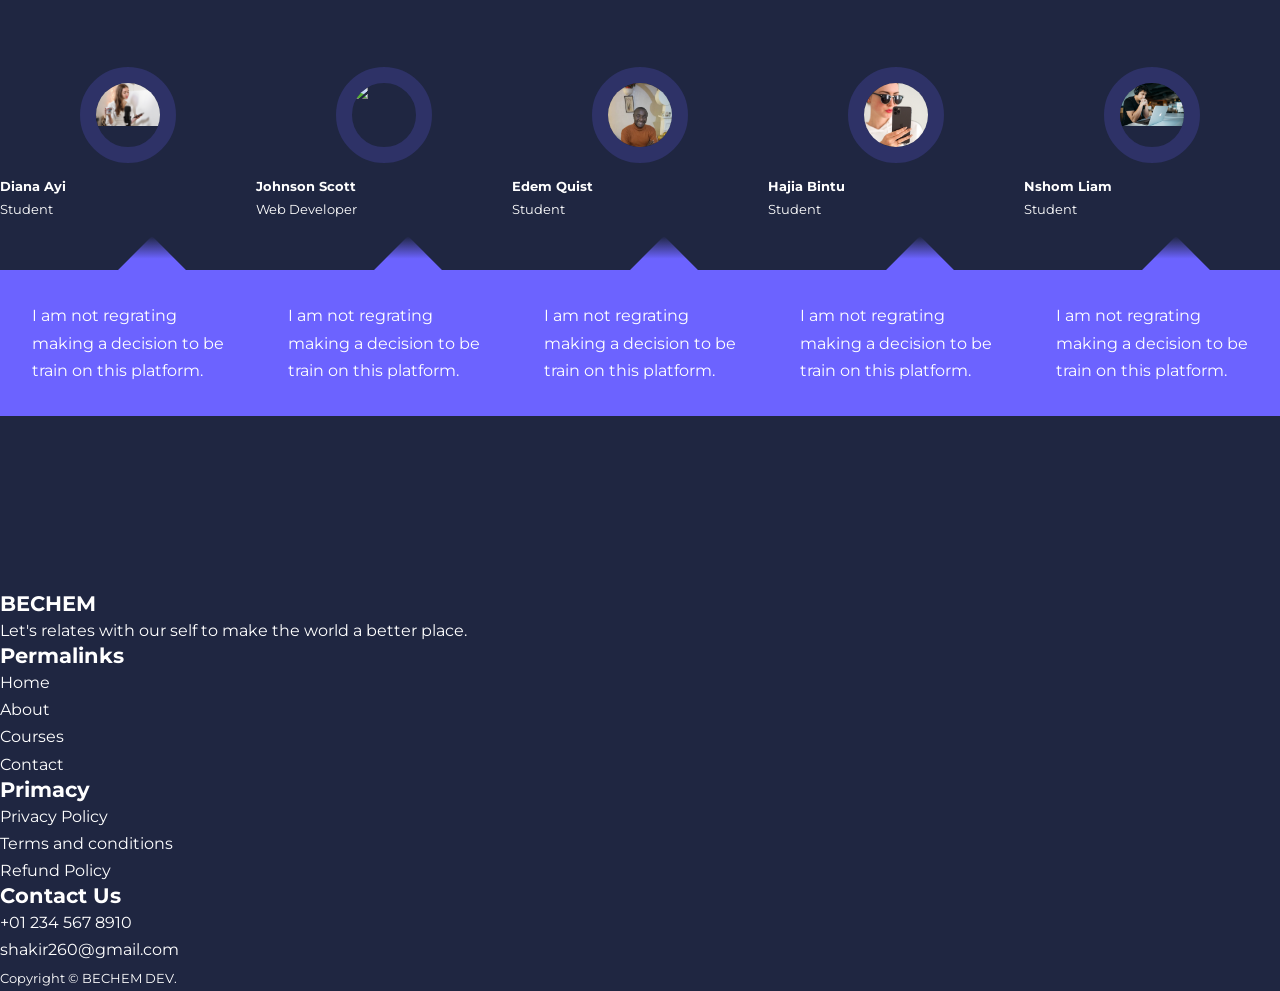
==== commit 65dbc5ef: "homepage complated and footer in" ====
--- a/E-Learners/index.html
+++ b/E-Learners/index.html
@@ -11,10 +11,14 @@
     <link rel="stylesheet" href="https://unicons.iconscout.com/release/v2.1.6/css/unicons.css" />
 
     <!-- GOOGLE FONT (MONTSERR) -->
+
     <link rel="preconnect" href="https://fonts.googleapis.com" />
     <link rel="preconnect" href="https://fonts.gstatic.com" crossorigin />
     <link href="https://fonts.googleapis.com/css2?family=Montserrat:ital,wght@0,300;0,400;0,500;0,600;0,700;0,800;0,900;1,700;1,800;1,900&family=Mulish:wght@400;500;600;700;800&family=Nunito:ital,wght@0,200;0,300;0,400;0,500;0,600;0,700;0,800;1,200;1,300;1,600;1,800;1,900&display=swap"
         rel="stylesheet" />
+
+    <!-- SWIPER JS -->
+    <link rel="stylesheet" href="https://unpkg.com/swiper@8/swiper-bundle.min.css" />
 </head>
 
 <body>
@@ -238,10 +242,10 @@
     </section>
     <!-- ================= END OF FAQs =================== -->
 
-    <section class="container testimonials__Container">
+    <section class="container testimonials__container myswiper">
         <h2>Students' Testimonials</h2>
-        <div>
-            <article class="testimonial">
+        <div class="swiper-wrapper">
+            <article class="testimonial" class="swiper mySwiper">
                 <div class="avatar">
                     <img src="./images/avatar1.jpg" />
                 </div>
@@ -255,7 +259,7 @@
                     </p>
                 </div>
             </article>
-            <article class="testimonial">
+            <article class="testimonial" class="swiper mySwiper">
                 <div class="avatar">
                     <img src="./images/avatar2.jpg" />
                 </div>
@@ -269,7 +273,7 @@
                     </p>
                 </div>
             </article>
-            <article class="testimonial">
+            <article class="testimonial" class="swiper mySwiper">
                 <div class="avatar">
                     <img src="./images/avatar3.jpg" />
                 </div>
@@ -283,7 +287,7 @@
                     </p>
                 </div>
             </article>
-            <article class="testimonial">
+            <article class="testimonial" class="swiper mySwiper">
                 <div class="avatar">
                     <img src="./images/avatar4.jpg" />
                 </div>
@@ -297,7 +301,7 @@
                     </p>
                 </div>
             </article>
-            <article class="testimonial">
+            <article class="testimonial" class="swiper mySwiper">
                 <div class="avatar">
                     <img src="./images/avatar5.jpg" />
                 </div>
@@ -312,9 +316,81 @@
                 </div>
             </article>
         </div>
+        <div class="swiper-pagination"></div>
     </section>
 
+    <footer class="footer">
+        <div class="container footer__container">
+            <div class="footer__1">
+                <a href="index.html" class="footer__logo">
+                    <h4>BECHEM</h4>
+                </a>
+                <p>Let's relates with our self to make the world a better place.</p>
+            </div>
+
+            <div class="footer__2">
+                <h4>Permalinks</h4>
+                <ul class="permalinks">
+                    <li><a href="index.html">Home</a></li>
+                    <li><a href="about.html">About</a></li>
+                    <li><a href="courses.html">Courses</a></li>
+                    <li><a href="contact.html">Contact</a></li>
+                </ul>
+            </div>
+            <div class="footer__3">
+                <h4>Primacy</h4>
+                <ul class="privacy">
+                    <li><a href="#">Privacy Policy</a></li>
+                    <li><a href="#">Terms and conditions</a></li>
+                    <li><a href="#">Refund Policy</a></li>
+                </ul>
+            </div>
+            <div class="footer__4">
+                <h4>Contact Us</h4>
+                <div class="privacy">
+                    <p>+01 234 567 8910</p>
+                    <p>shakir260@gmail.com</p>
+                </div>
+                <ul class="footer__socials">
+                    <li>
+                        <a href="#"><i class="uil uil-facebook-f"></i></a>
+                    </li>
+                    <li>
+                        <a href="#"><i class="uil uil-instagram-alt"></i></a>
+                    </li>
+                    <li>
+                        <a href="#"><i class="uil uil-twitter"></i></a>
+                    </li>
+                    <li>
+                        <a href="#"><i class="uil uil-linkedin-alt"></i></a>
+                    </li>
+                </ul>
+            </div>
+            <div class="footer__copyright">
+                <small>Copyright &copy; BECHEM DEV.</small>
+            </div>
+        </div>
+    </footer>
+
+    <script src="https://unpkg.com/swiper@8/swiper-bundle.min.js"></script>
     <script src="./main.js"></script>
+
+    <script>
+        var swiper = new Swiper(".mySwiper", {
+            slidesPerView: 1,
+            spaceBetween: 30,
+            pagination: {
+                el: ".swiper-pagination",
+                clickable: true,
+            },
+            // When window width is >= 600px
+            breakpoints: {
+                600: {
+                    slidesPerView: 2,
+                },
+            },
+        });
+    </script>
 </body>
 
 </html>
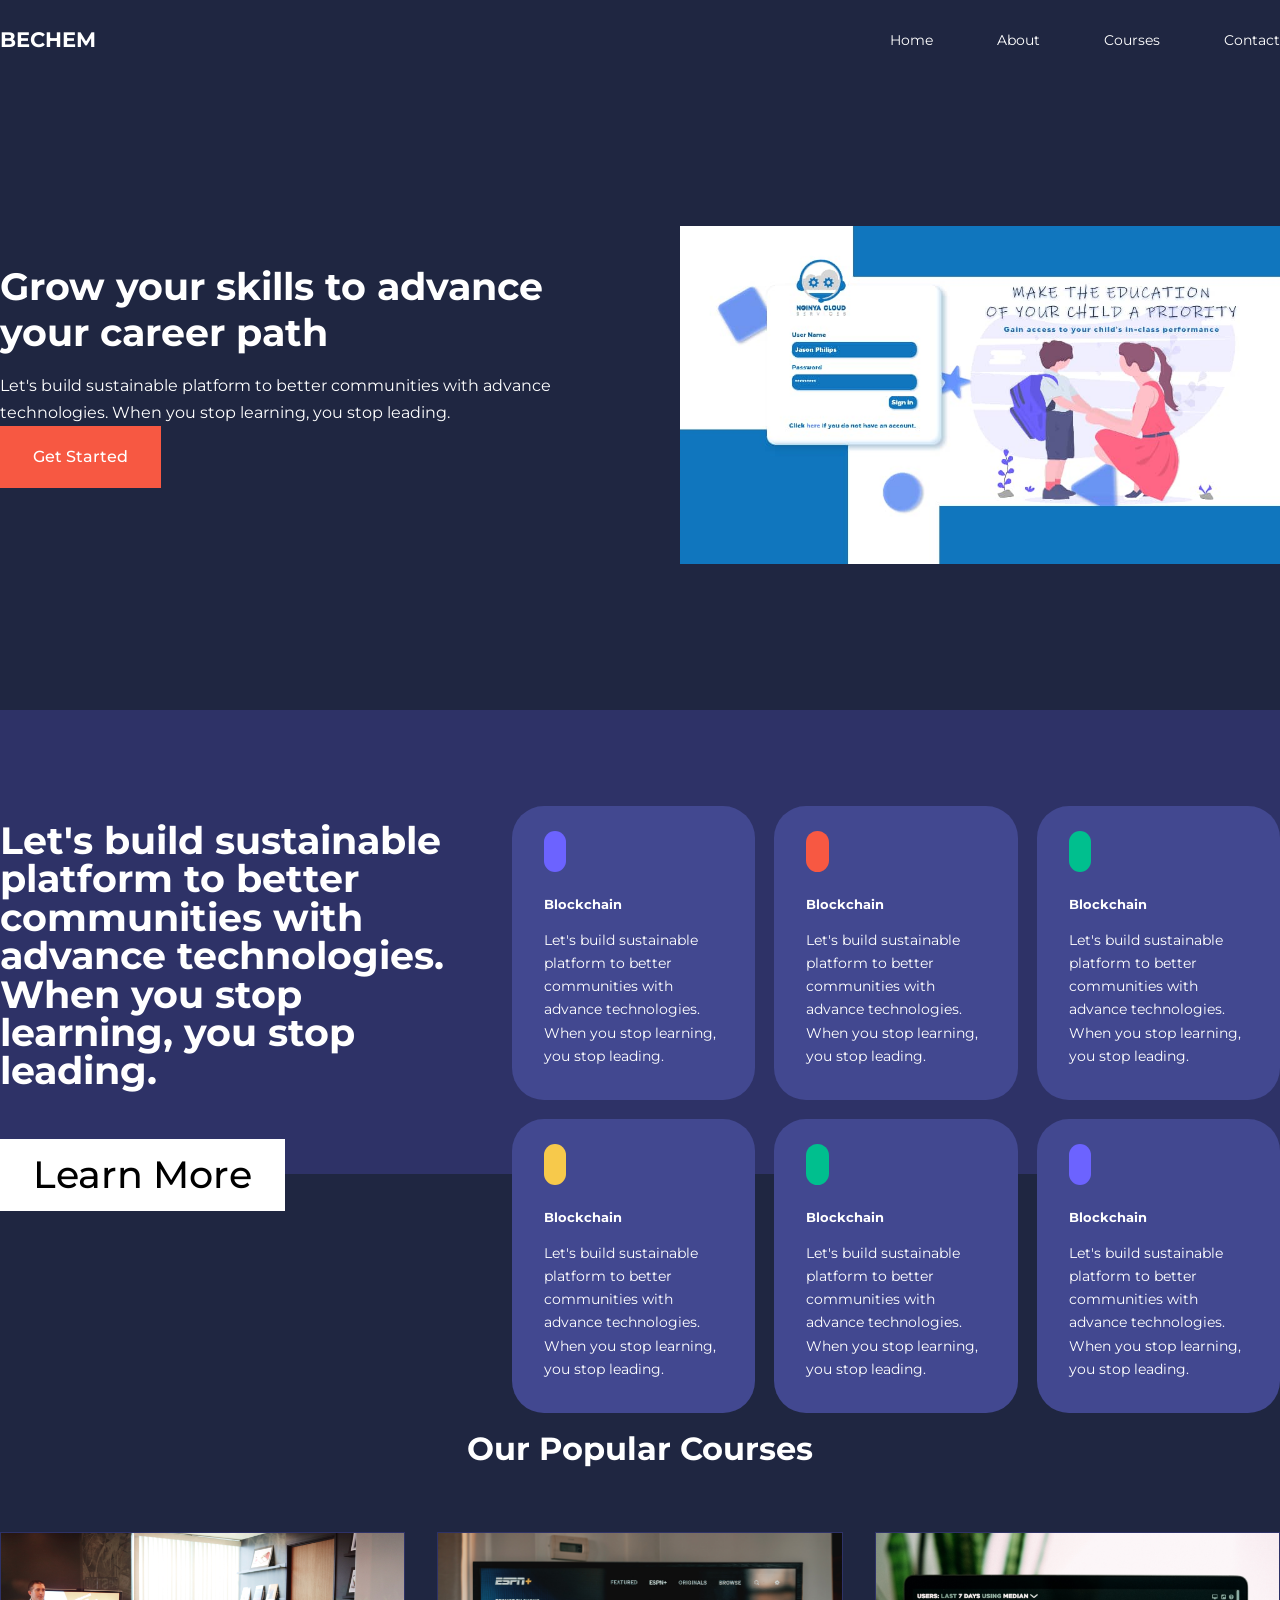
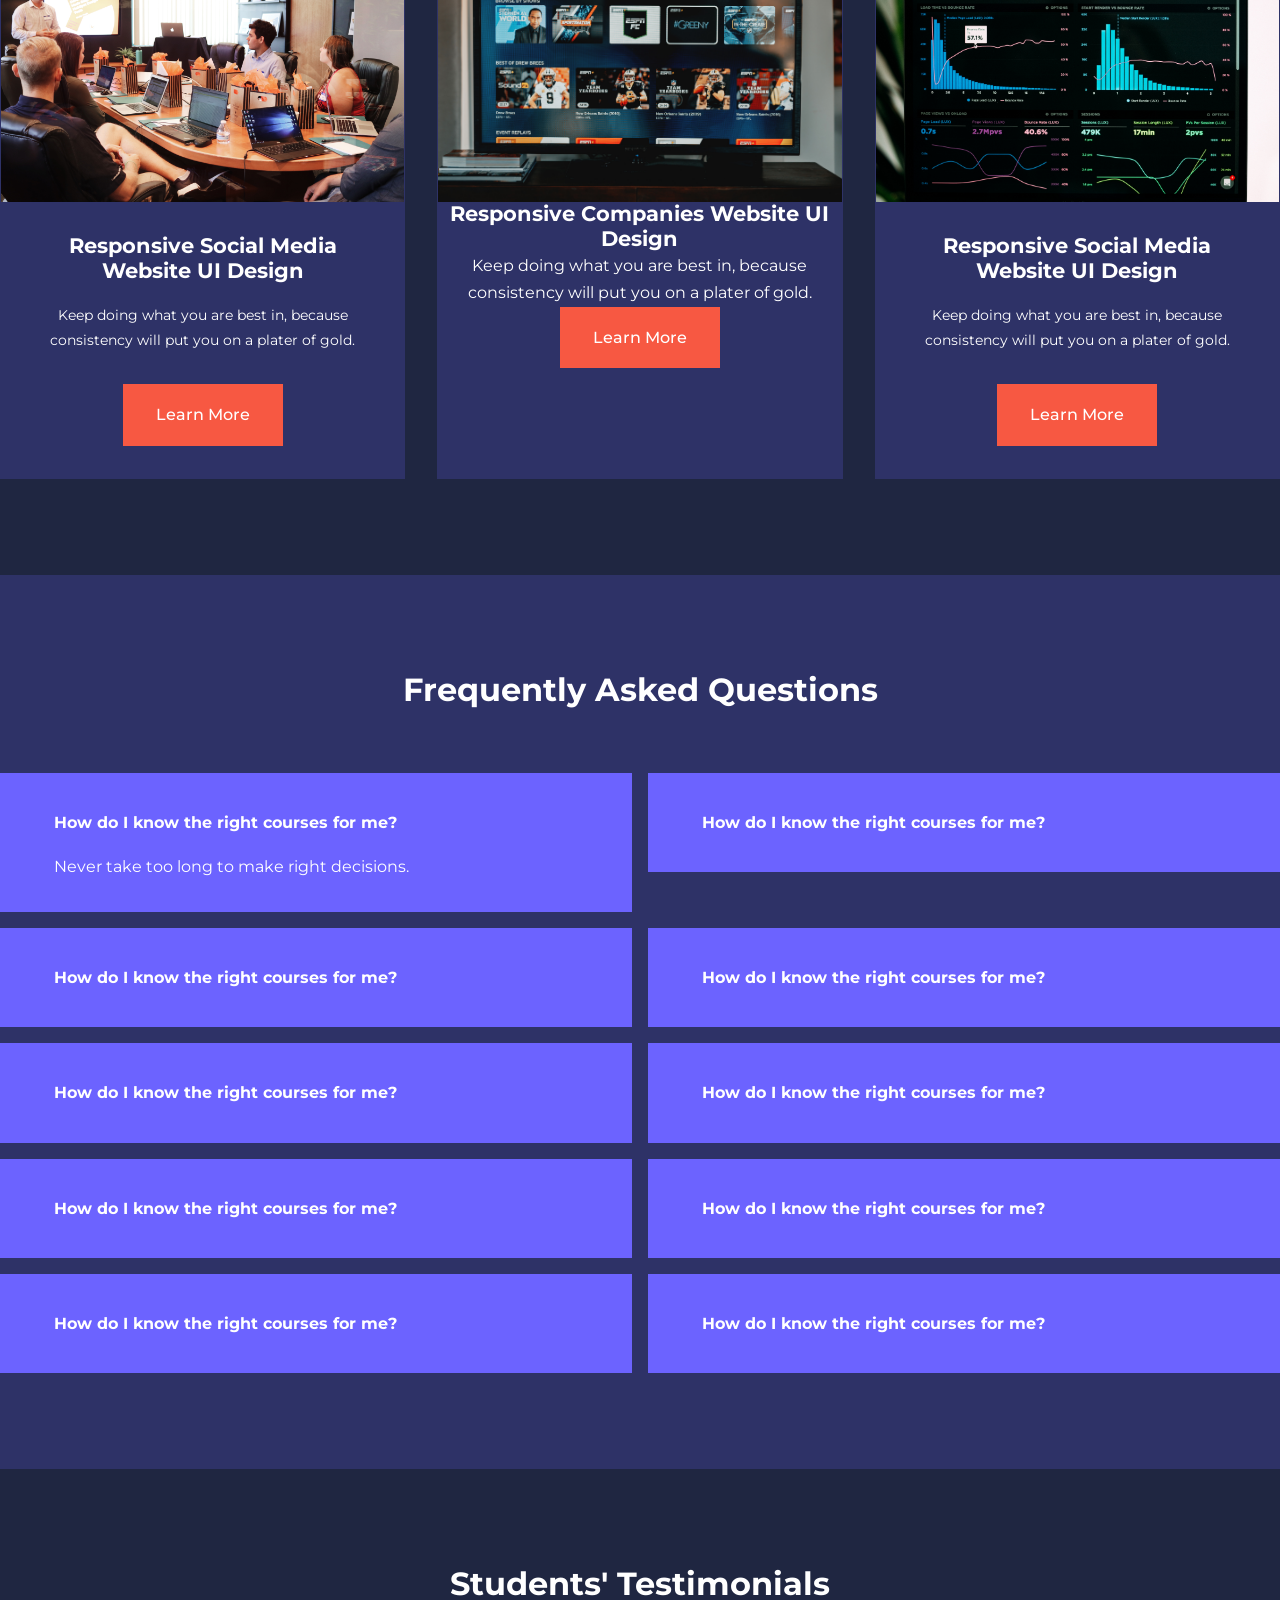
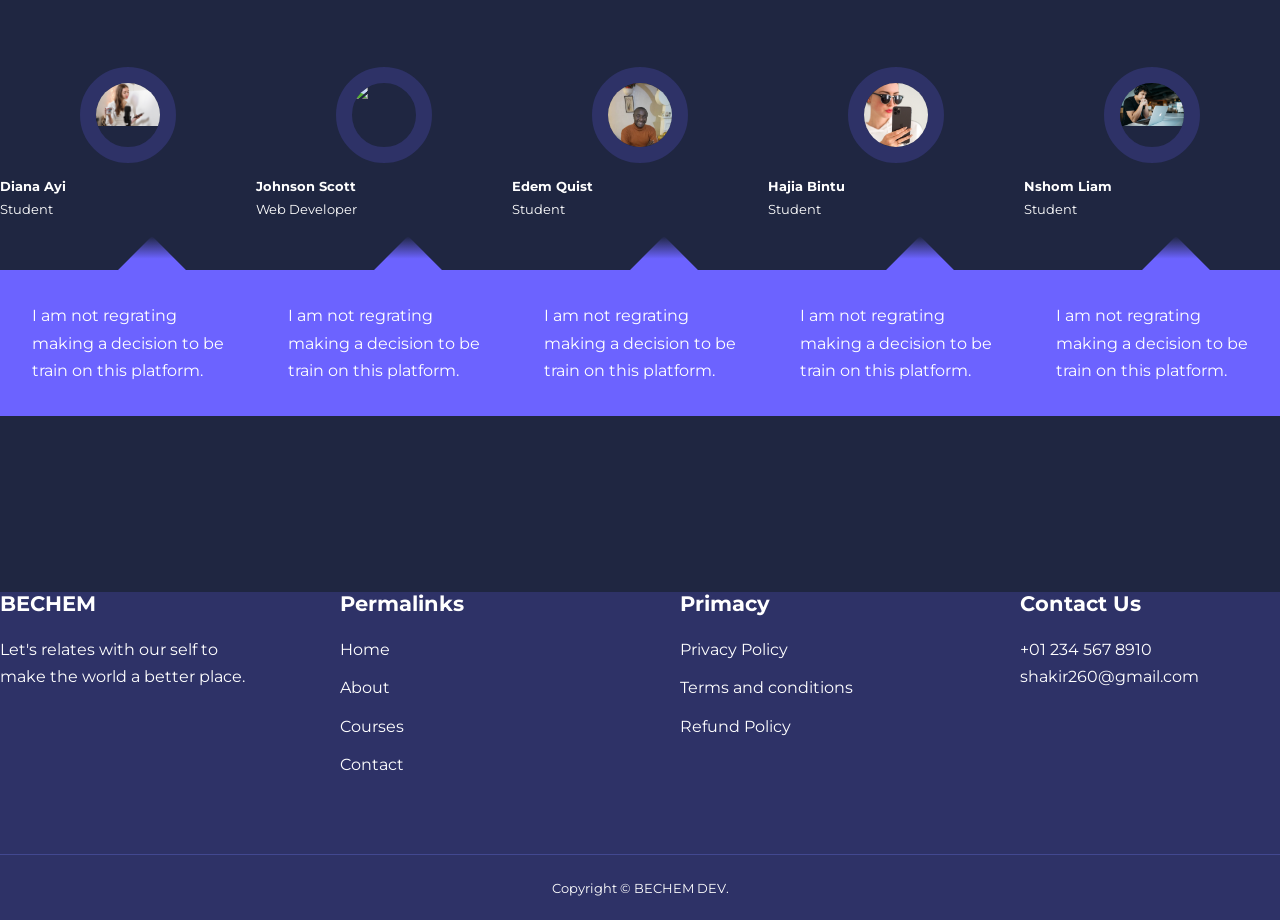
==== commit 1fa7e285: "footer complated" ====
--- a/E-Learners/index.html
+++ b/E-Learners/index.html
@@ -319,7 +319,7 @@
         <div class="swiper-pagination"></div>
     </section>
 
-    <footer class="footer">
+    <footer>
         <div class="container footer__container">
             <div class="footer__1">
                 <a href="index.html" class="footer__logo">
@@ -366,9 +366,9 @@
                     </li>
                 </ul>
             </div>
-            <div class="footer__copyright">
-                <small>Copyright &copy; BECHEM DEV.</small>
-            </div>
+        </div>
+        <div class="footer__copyright">
+            <small>Copyright &copy; BECHEM DEV.</small>
         </div>
     </footer>
 
--- a/E-Learners/css/style.css
+++ b/E-Learners/css/style.css
@@ -361,4 +361,48 @@
     left: 50%;
     top: -1.5rem;
     transform: rotate(45deg);
+}
+
+
+/*!-- ================= FOOTER =================== --*/
+
+footer {
+    background: var(--color-bg1);
+    padding-top: 0;
+}
+
+.footer__container {
+    display: grid;
+    grid-template-columns: repeat(4, 1fr);
+    gap: 5rem;
+}
+
+.footer__container>div h4 {
+    margin-bottom: 1.2rem;
+}
+
+.footer__1 p {
+    margin: 0 0 2rem;
+}
+
+footer ul li {
+    margin-bottom: 0.7rem;
+}
+
+footer ul li a:hover {
+    text-decoration: underline;
+}
+
+.footer__socials {
+    display: flex;
+    gap: 1rem;
+    font-size: 1.2rem;
+    margin-top: 2rem;
+}
+
+.footer__copyright {
+    text-align: center;
+    margin-top: 4rem;
+    padding: 1.2rem 0;
+    border-top: 1px solid var(--color-bg2);
 }
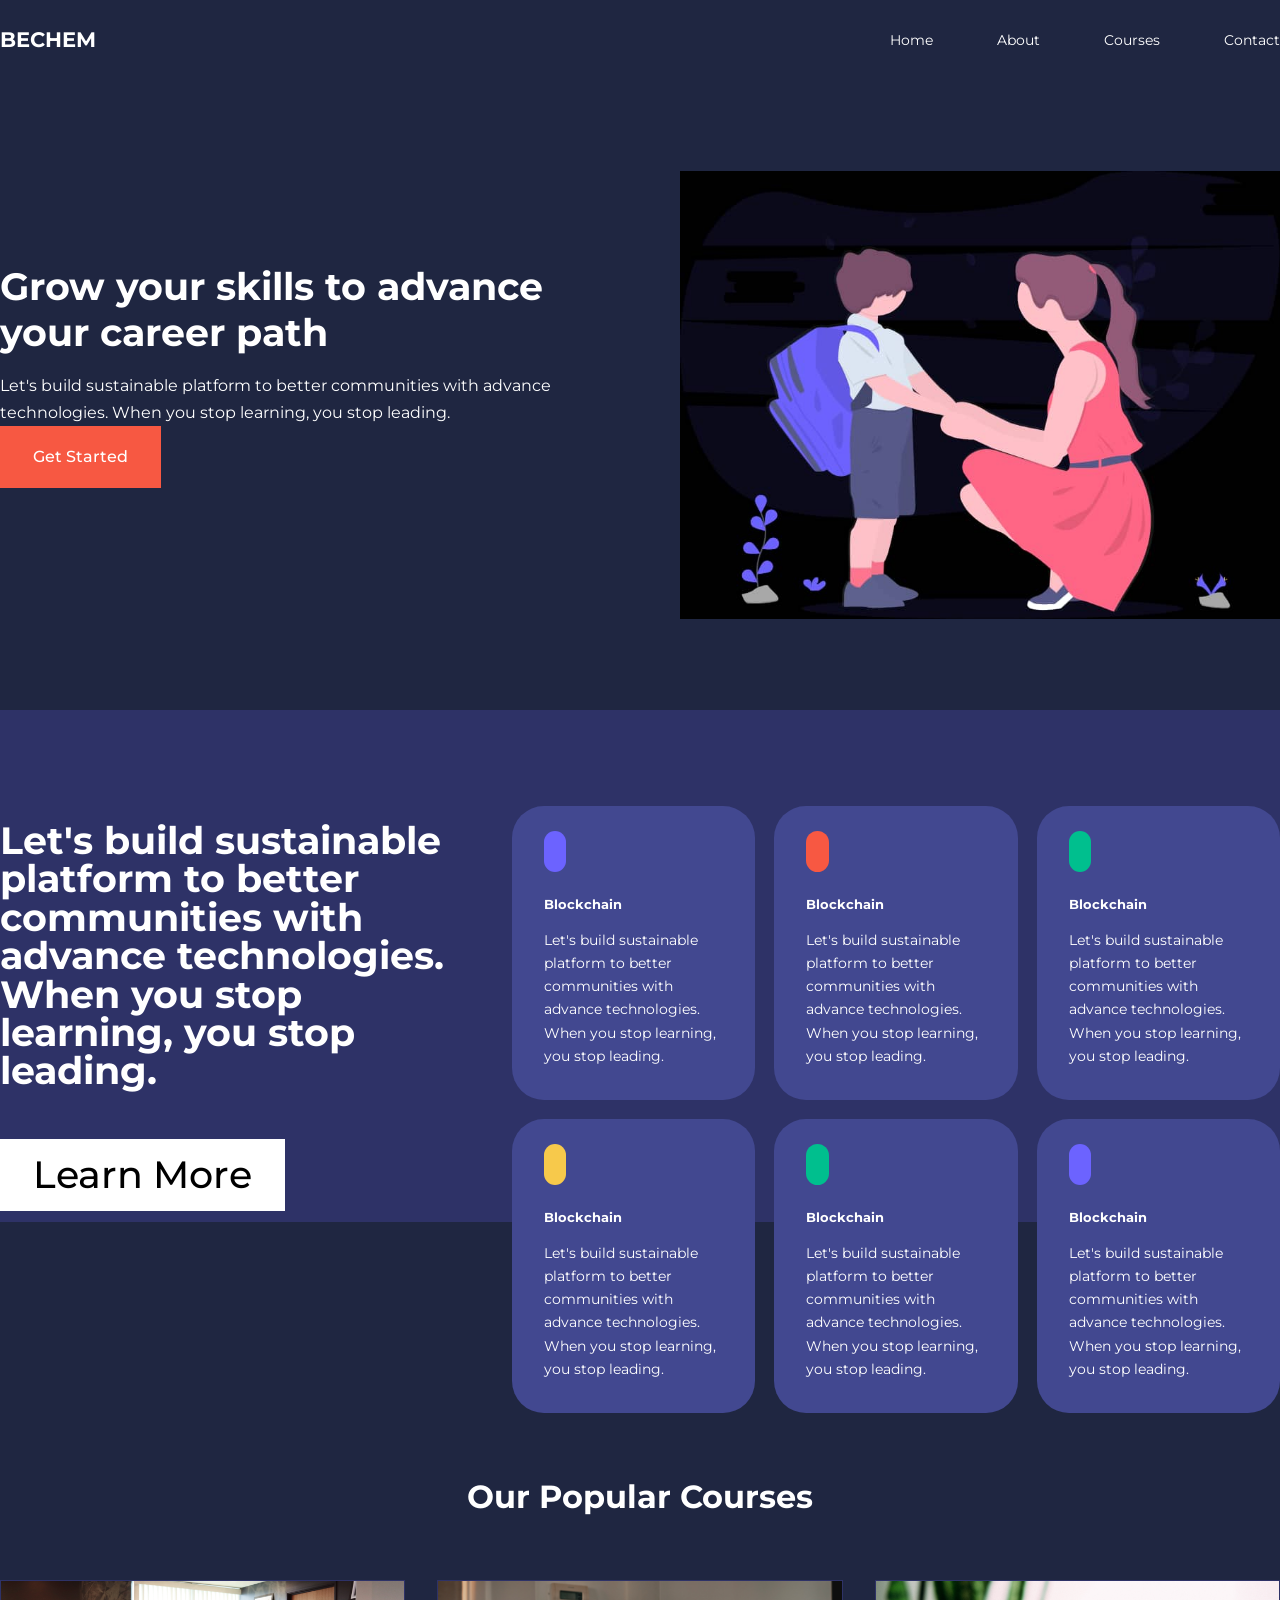
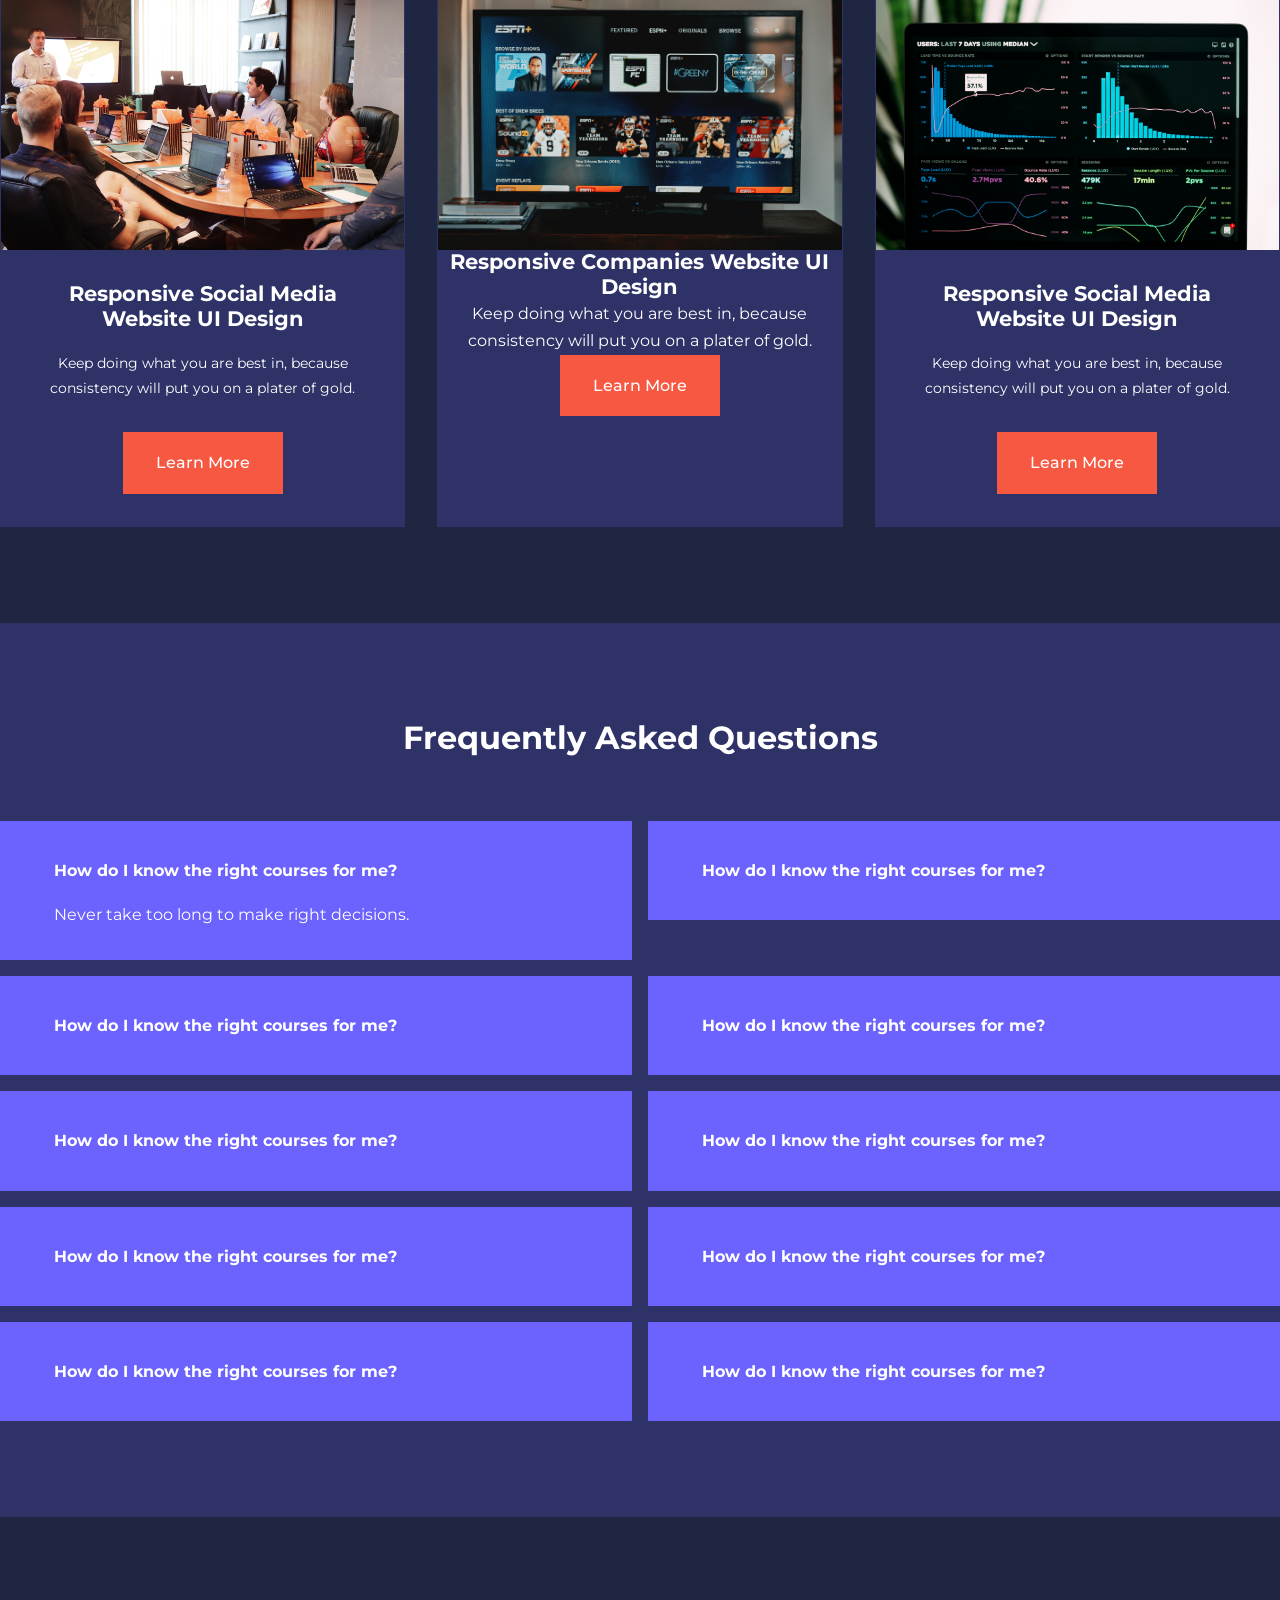
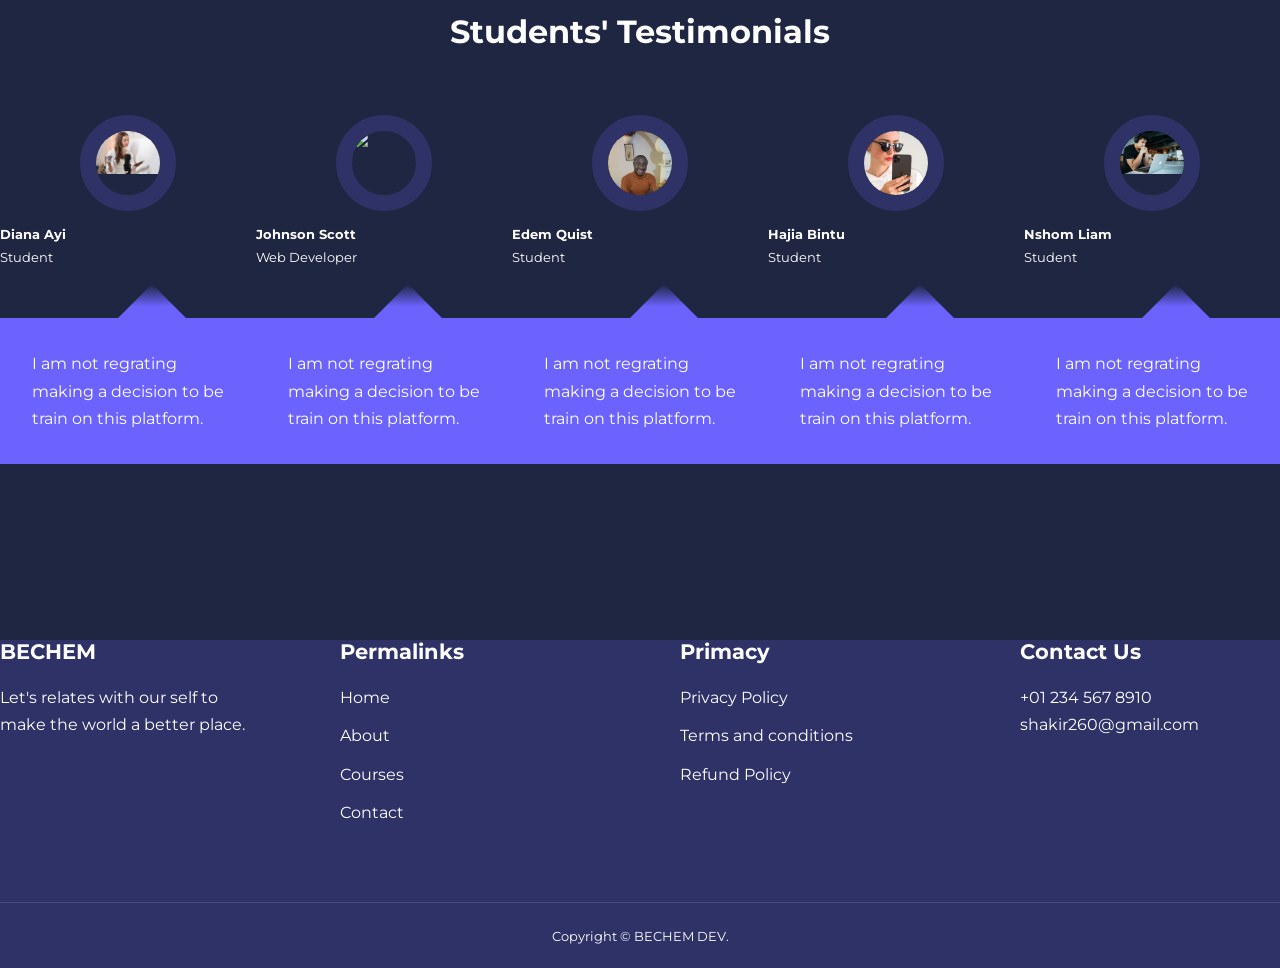
==== commit 6e194a0b: "template media queries finish" ====
--- a/E-Learners/index.html
+++ b/E-Learners/index.html
@@ -50,7 +50,7 @@
             </div>
             <div class="header__right">
                 <div class="header__right-image">
-                    <img src="./images/home.jpg" alt="" />
+                    <img src="./images/Home.jpg" alt="" />
                 </div>
             </div>
         </div>
--- a/E-Learners/css/style.css
+++ b/E-Learners/css/style.css
@@ -175,7 +175,7 @@
 
 .categories {
     background: var(--color-bg1);
-    height: 29rem;
+    height: 32rem;
 }
 
 .categories h1 {
@@ -405,4 +405,125 @@
     margin-top: 4rem;
     padding: 1.2rem 0;
     border-top: 1px solid var(--color-bg2);
-}+}
+
+
+/*========================= MEDIA QUERIES(TABLETS)=================*/
+
+@media screen and (max-width: 1024px) {
+    .container {
+        width: var(--container-width-md);
+    }
+    h1 {
+        font-size: 2.2rem;
+    }
+    h2 {
+        font-size: 1.7rem;
+    }
+    h3 {
+        font-size: 1.4rem;
+    }
+    h4 {
+        font-size: 1.2rem;
+    }
+    /* ===================== NAVBAR =================== */
+    nav button {
+        display: inline-block;
+        background: transparent;
+        font-size: 1.8rem;
+        color: var(--color-white);
+        cursor: pointer;
+    }
+    nav button#close-menu-btn {
+        display: none;
+    }
+    .nav__menu {
+        position: fixed;
+        top: 5rem;
+        right: 5%;
+        height: fit-content;
+        width: 18rem;
+        flex-direction: column;
+        gap: 0;
+        display: none;
+    }
+    .nav__menu li {
+        width: 100%;
+        height: 5.8rem;
+        animation: animateNavItems 400ms linear forwards;
+        transform-origin: top right;
+        opacity: 0;
+    }
+    .nav__menu li:nth-child(2) {
+        animation-delay: 200ms;
+    }
+    .nav__menu li:nth-child(3) {
+        animation-delay: 400ms;
+    }
+    .nav__menu li:nth-child(4) {
+        animation-delay: 600ms;
+    }
+    @keyframes animateNavItems {
+        0% {
+            transform: rotateZ(-90deg) rotateX(90deg) scale(0.1);
+        }
+        100% {
+            transform: rotateZ(0) rotateX(0) scale(1);
+            opacity: 1;
+        }
+    }
+    .nav__menu li a {
+        background: var(--color-primary);
+        box-shadow: -4rem 6rem 10rem rgba(0, 0, 0, 0.6);
+        height: 100%;
+        display: grid;
+        place-items: center;
+    }
+    .nav__menu li a:hover {
+        background: var(--color-bg2);
+        color: var(--color-white);
+    }
+    /* ===================== HEADER =================== */
+    header {
+        height: 52vh;
+        margin-bottom: 4rem;
+    }
+    .header__container {
+        gap: 0;
+        padding-bottom: 3rem;
+    }
+    /* ===================== CATEGORIES =================== */
+    .categories {
+        height: auto;
+    }
+    .categories__container {
+        grid-template-columns: 1fr;
+        gap: 3rem;
+    }
+    .categories__left {
+        margin-right: 0;
+    }
+    /* ===================== POPULAR COURSES =================== */
+    .courses {
+        margin-top: 0;
+    }
+    .courses__container {
+        grid-template-columns: 1fr 1fr;
+    }
+    /* ===================== FAQs =================== */
+    .faqs__container {
+        grid-template-columns: 1fr;
+    }
+    .faq {
+        padding: 1.5rem;
+    }
+    /* ===================== FOOTER =================== */
+    .footer__container {
+        grid-template-columns: 1fr 1fr;
+    }
+}
+
+
+/* ===================== MEDIA QUERIES (PHONES) =================== */
+
+@media screen {}
